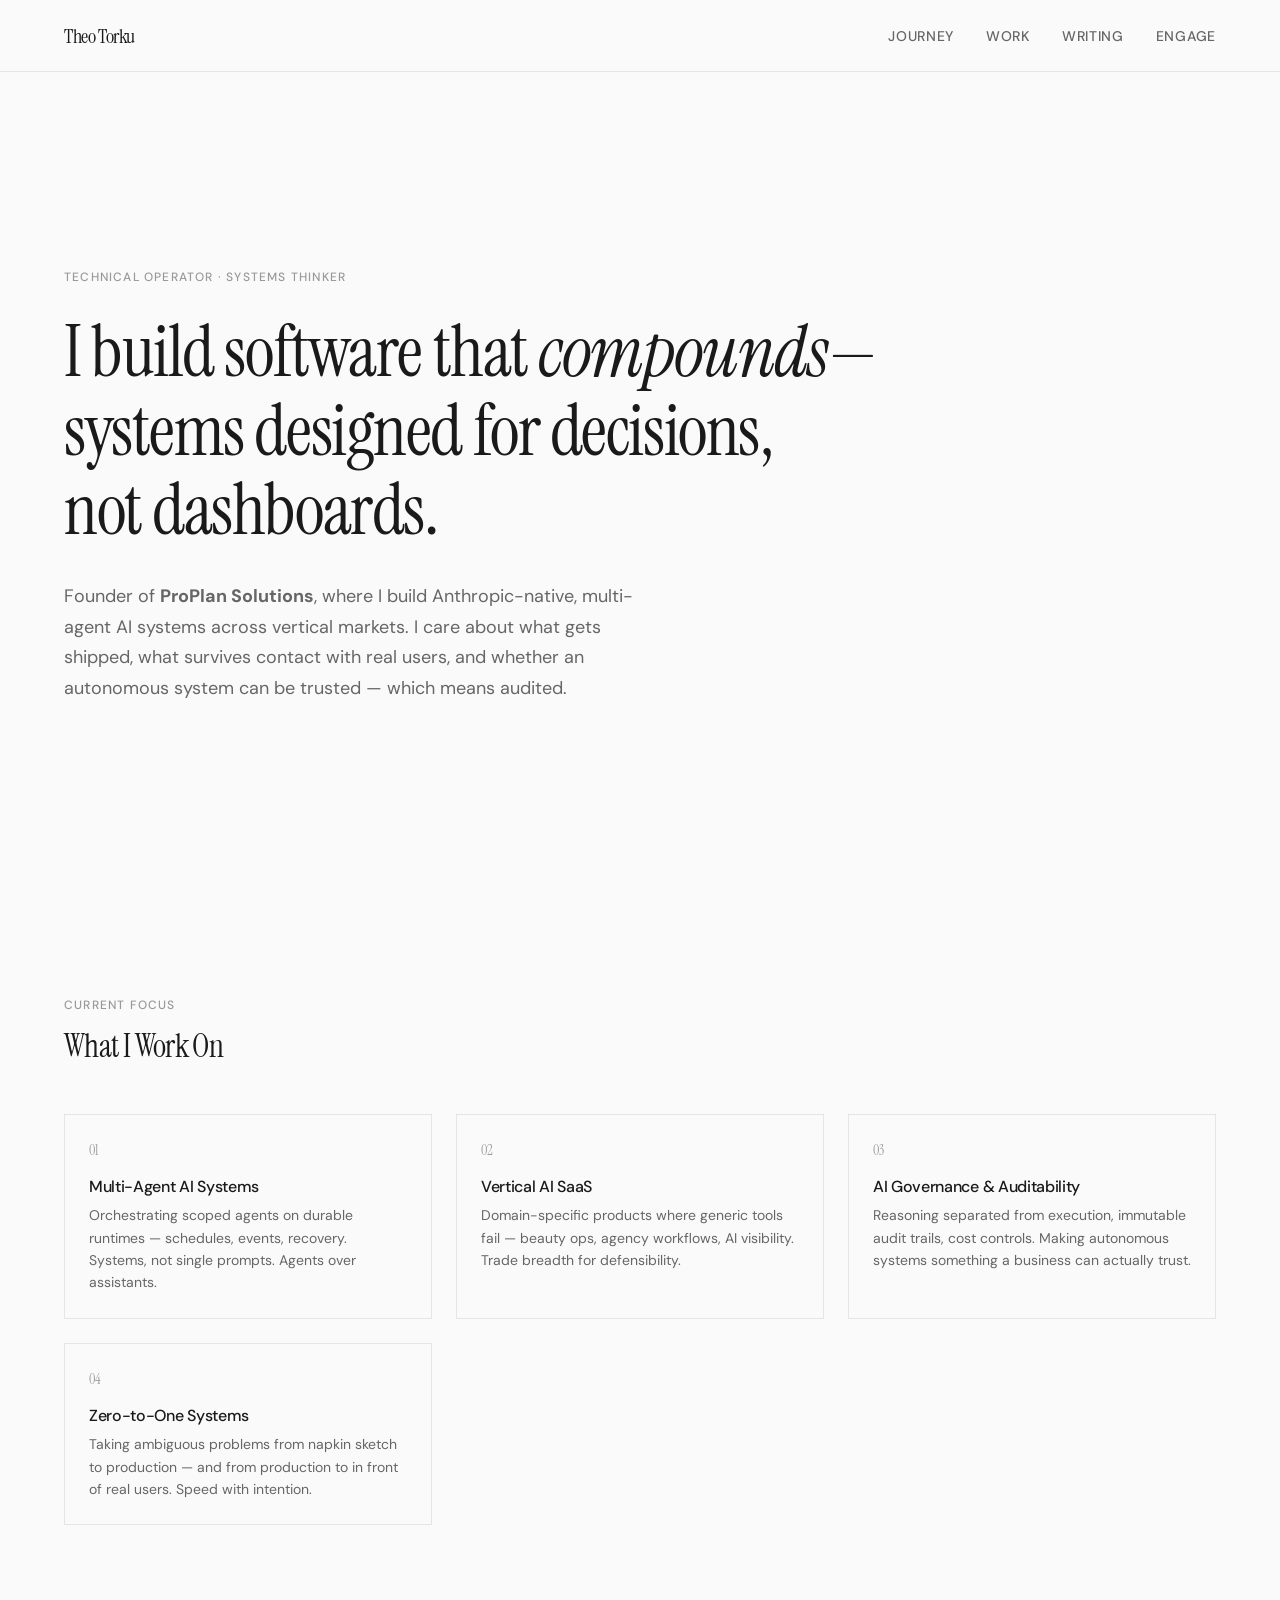
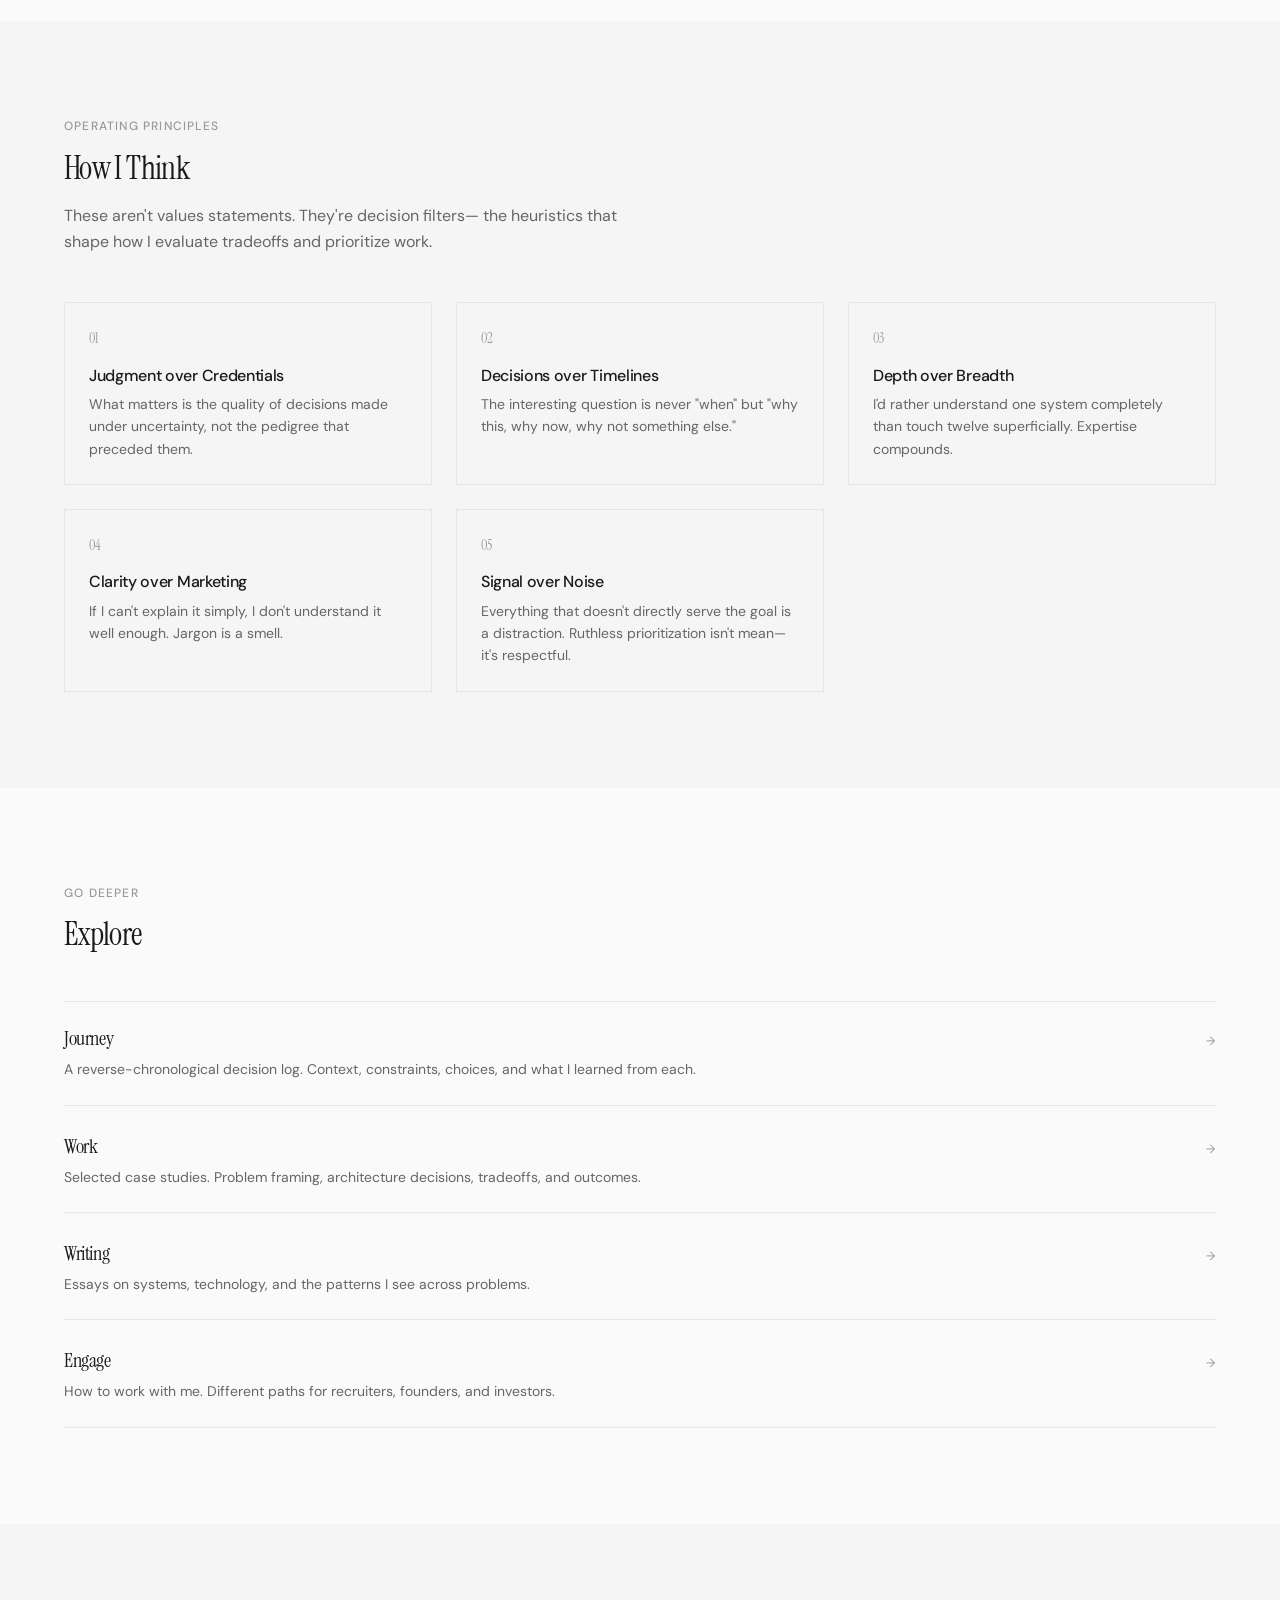
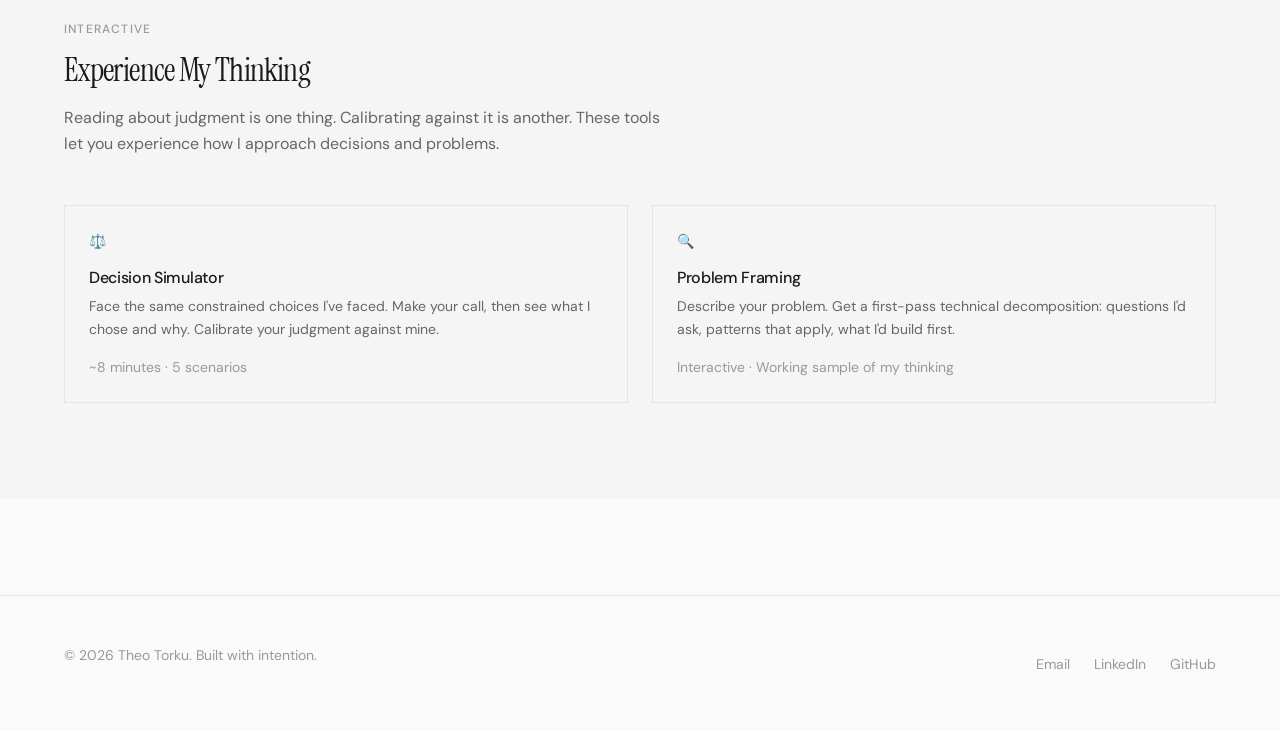
==== index.html @ 310fea41 "Publish personal positioning site (ProPlan-forward) Real ProPlan Solutions portfolio on Work + Journ" ====
<!DOCTYPE html>
<html lang="en">
<head>
  <meta charset="UTF-8">
  <meta name="viewport" content="width=device-width, initial-scale=1.0">
  <meta name="description" content="Theo Torku — Technical operator and founder of ProPlan Solutions. Building Anthropic-native, multi-agent AI systems with architectural judgment and execution maturity.">
  <meta name="robots" content="index, follow">

  <!-- Open Graph -->
  <meta property="og:title" content="Theo Torku — Technical Operator & AI Founder">
  <meta property="og:description" content="Founder of ProPlan Solutions. Building Anthropic-native, multi-agent AI systems with architectural judgment and governance built in.">
  <meta property="og:type" content="website">
  <meta property="og:url" content="https://theotorku.github.io/">
  <meta property="og:image" content="favicon.svg">

  <title>Theo Torku — Technical Operator & AI Founder</title>

  <link rel="icon" type="image/svg+xml" href="favicon.svg">
  <link rel="stylesheet" href="css/style.css">
  <link rel="canonical" href="https://theotorku.github.io/">
</head>
<body>
  <!-- Navigation -->
  <nav class="nav" role="navigation" aria-label="Main navigation">
    <div class="container nav-inner">
      <a href="index.html" class="nav-logo">Theo Torku</a>

      <button class="nav-toggle" aria-label="Toggle navigation" aria-expanded="false">
        <span></span>
        <span></span>
        <span></span>
      </button>

      <ul class="nav-links">
        <li><a href="pages/journey.html" class="nav-link">Journey</a></li>
        <li><a href="pages/work.html" class="nav-link">Work</a></li>
        <li><a href="pages/writing.html" class="nav-link">Writing</a></li>
        <li><a href="pages/engage.html" class="nav-link">Engage</a></li>
      </ul>
    </div>
  </nav>

  <main>
    <!-- Hero Section -->
    <section class="hero">
      <div class="container">
        <div class="hero-content">
          <p class="hero-label animate-in">Technical Operator · Systems Thinker</p>
          
          <h1 class="hero-title animate-in delay-1">
            I build software that <em>compounds</em>—<br>
            systems designed for decisions,<br>
            not dashboards.
          </h1>
          
          <p class="hero-subtitle animate-in delay-2">
            Founder of <strong>ProPlan Solutions</strong>, where I build Anthropic-native,
            multi-agent AI systems across vertical markets. I care about what gets shipped,
            what survives contact with real users, and whether an autonomous system can be
            trusted — which means audited.
          </p>
        </div>
      </div>
    </section>

    <!-- What I Work On -->
    <section class="section" id="work-on">
      <div class="container">
        <div class="section-header">
          <p class="section-label">Current Focus</p>
          <h2 class="section-title">What I Work On</h2>
        </div>
        
        <div class="principles-grid">
          <div class="principle-card observe-animation">
            <p class="principle-number">01</p>
            <h3 class="principle-title">Multi-Agent AI Systems</h3>
            <p class="principle-description">
              Orchestrating scoped agents on durable runtimes — schedules, events,
              recovery. Systems, not single prompts. Agents over assistants.
            </p>
          </div>

          <div class="principle-card observe-animation">
            <p class="principle-number">02</p>
            <h3 class="principle-title">Vertical AI SaaS</h3>
            <p class="principle-description">
              Domain-specific products where generic tools fail — beauty ops, agency
              workflows, AI visibility. Trade breadth for defensibility.
            </p>
          </div>

          <div class="principle-card observe-animation">
            <p class="principle-number">03</p>
            <h3 class="principle-title">AI Governance &amp; Auditability</h3>
            <p class="principle-description">
              Reasoning separated from execution, immutable audit trails, cost controls.
              Making autonomous systems something a business can actually trust.
            </p>
          </div>

          <div class="principle-card observe-animation">
            <p class="principle-number">04</p>
            <h3 class="principle-title">Zero-to-One Systems</h3>
            <p class="principle-description">
              Taking ambiguous problems from napkin sketch to production — and from
              production to in front of real users. Speed with intention.
            </p>
          </div>
        </div>
      </div>
    </section>

    <!-- How I Think -->
    <section class="section" id="principles" style="background-color: var(--color-bg-subtle);">
      <div class="container">
        <div class="section-header">
          <p class="section-label">Operating Principles</p>
          <h2 class="section-title">How I Think</h2>
          <p class="section-description">
            These aren't values statements. They're decision filters—
            the heuristics that shape how I evaluate tradeoffs and prioritize work.
          </p>
        </div>
        
        <div class="principles-grid">
          <div class="principle-card observe-animation">
            <p class="principle-number">01</p>
            <h3 class="principle-title">Judgment over Credentials</h3>
            <p class="principle-description">
              What matters is the quality of decisions made under uncertainty, 
              not the pedigree that preceded them.
            </p>
          </div>
          
          <div class="principle-card observe-animation">
            <p class="principle-number">02</p>
            <h3 class="principle-title">Decisions over Timelines</h3>
            <p class="principle-description">
              The interesting question is never "when" but "why this, why now, 
              why not something else."
            </p>
          </div>
          
          <div class="principle-card observe-animation">
            <p class="principle-number">03</p>
            <h3 class="principle-title">Depth over Breadth</h3>
            <p class="principle-description">
              I'd rather understand one system completely than touch twelve superficially. 
              Expertise compounds.
            </p>
          </div>
          
          <div class="principle-card observe-animation">
            <p class="principle-number">04</p>
            <h3 class="principle-title">Clarity over Marketing</h3>
            <p class="principle-description">
              If I can't explain it simply, I don't understand it well enough. 
              Jargon is a smell.
            </p>
          </div>
          
          <div class="principle-card observe-animation">
            <p class="principle-number">05</p>
            <h3 class="principle-title">Signal over Noise</h3>
            <p class="principle-description">
              Everything that doesn't directly serve the goal is a distraction. 
              Ruthless prioritization isn't mean—it's respectful.
            </p>
          </div>
        </div>
      </div>
    </section>

    <!-- Navigation to Deeper Sections -->
    <section class="section">
      <div class="container">
        <div class="section-header">
          <p class="section-label">Go Deeper</p>
          <h2 class="section-title">Explore</h2>
        </div>
        
        <div class="work-list">
          <a href="pages/journey.html" class="work-item observe-animation">
            <div class="work-item-content">
              <h3 class="work-item-title">Journey</h3>
              <p class="work-item-description">
                A reverse-chronological decision log. Context, constraints, choices, 
                and what I learned from each.
              </p>
            </div>
            <div class="work-item-meta">
              <span class="btn-arrow"></span>
            </div>
          </a>
          
          <a href="pages/work.html" class="work-item observe-animation">
            <div class="work-item-content">
              <h3 class="work-item-title">Work</h3>
              <p class="work-item-description">
                Selected case studies. Problem framing, architecture decisions, 
                tradeoffs, and outcomes.
              </p>
            </div>
            <div class="work-item-meta">
              <span class="btn-arrow"></span>
            </div>
          </a>
          
          <a href="pages/writing.html" class="work-item observe-animation">
            <div class="work-item-content">
              <h3 class="work-item-title">Writing</h3>
              <p class="work-item-description">
                Essays on systems, technology, and the patterns I see across problems.
              </p>
            </div>
            <div class="work-item-meta">
              <span class="btn-arrow"></span>
            </div>
          </a>
          
          <a href="pages/engage.html" class="work-item observe-animation">
            <div class="work-item-content">
              <h3 class="work-item-title">Engage</h3>
              <p class="work-item-description">
                How to work with me. Different paths for recruiters, founders, and investors.
              </p>
            </div>
            <div class="work-item-meta">
              <span class="btn-arrow"></span>
            </div>
          </a>
        </div>
      </div>
    </section>

    <!-- Interactive Tools Section -->
    <section class="section" style="background-color: var(--color-bg-subtle);">
      <div class="container">
        <div class="section-header">
          <p class="section-label">Interactive</p>
          <h2 class="section-title">Experience My Thinking</h2>
          <p class="section-description">
            Reading about judgment is one thing. Calibrating against it is another. 
            These tools let you experience how I approach decisions and problems.
          </p>
        </div>
        
        <div class="principles-grid" style="grid-template-columns: repeat(auto-fit, minmax(320px, 1fr));">
          <a href="pages/simulator.html" class="principle-card observe-animation" style="text-decoration: none; display: block;">
            <p class="principle-number">⚖️</p>
            <h3 class="principle-title">Decision Simulator</h3>
            <p class="principle-description">
              Face the same constrained choices I've faced. Make your call, 
              then see what I chose and why. Calibrate your judgment against mine.
            </p>
            <p style="margin-top: var(--space-4); font-size: var(--text-sm); color: var(--color-text-tertiary);">
              ~8 minutes · 5 scenarios
            </p>
          </a>
          
          <a href="pages/framing.html" class="principle-card observe-animation" style="text-decoration: none; display: block;">
            <p class="principle-number">🔍</p>
            <h3 class="principle-title">Problem Framing</h3>
            <p class="principle-description">
              Describe your problem. Get a first-pass technical decomposition: 
              questions I'd ask, patterns that apply, what I'd build first.
            </p>
            <p style="margin-top: var(--space-4); font-size: var(--text-sm); color: var(--color-text-tertiary);">
              Interactive · Working sample of my thinking
            </p>
          </a>
        </div>
      </div>
    </section>
  </main>

  <!-- Footer -->
  <footer class="footer">
    <div class="container footer-inner">
      <p class="footer-text">© 2026 Theo Torku. Built with intention.</p>
      <ul class="footer-links">
        <li><a href="mailto:theo@proplansolutions.io" class="footer-link">Email</a></li>
        <li><a href="https://linkedin.com/company/proplansolutions" class="footer-link">LinkedIn</a></li>
        <li><a href="https://github.com/theotorku" class="footer-link">GitHub</a></li>
      </ul>
    </div>
  </footer>

  <script src="js/main.js"></script>
</body>
</html>
---- css/style.css ----
/* ==========================================================================
   Personal Positioning & Discovery Website
   Design Direction: Refined Editorial / Authoritative Minimalism
   ========================================================================== */

@import url('https://fonts.googleapis.com/css2?family=Instrument+Serif:ital@0;1&family=DM+Sans:ital,wght@0,300;0,400;0,500;1,400&display=swap');

/* ==========================================================================
   CSS Custom Properties
   ========================================================================== */

:root {
  /* Color System - Neutral, High-Contrast */
  --color-bg: #FAFAFA;
  --color-bg-elevated: #FFFFFF;
  --color-bg-subtle: #F5F5F5;
  --color-text-primary: #1A1A1A;
  --color-text-secondary: #666666;
  --color-text-tertiary: #999999;
  --color-accent: #0A0A0A;
  --color-accent-hover: #333333;
  --color-border: #E5E5E5;
  --color-border-strong: #CCCCCC;
  
  /* Typography Scale */
  --font-display: 'Instrument Serif', Georgia, 'Times New Roman', serif;
  --font-body: 'DM Sans', -apple-system, BlinkMacSystemFont, 'Segoe UI', sans-serif;
  
  --text-xs: 0.75rem;
  --text-sm: 0.875rem;
  --text-base: 1rem;
  --text-lg: 1.125rem;
  --text-xl: 1.25rem;
  --text-2xl: 1.5rem;
  --text-3xl: 2rem;
  --text-4xl: 2.5rem;
  --text-5xl: 3.5rem;
  --text-6xl: 4.5rem;
  
  /* Spacing */
  --space-1: 0.25rem;
  --space-2: 0.5rem;
  --space-3: 0.75rem;
  --space-4: 1rem;
  --space-5: 1.25rem;
  --space-6: 1.5rem;
  --space-8: 2rem;
  --space-10: 2.5rem;
  --space-12: 3rem;
  --space-16: 4rem;
  --space-20: 5rem;
  --space-24: 6rem;
  --space-32: 8rem;
  
  /* Layout */
  --max-width: 1200px;
  --content-width: 720px;
  --nav-height: 72px;
  
  /* Transitions */
  --transition-fast: 150ms ease;
  --transition-base: 250ms ease;
  --transition-slow: 400ms ease;
}

/* Dark mode support */
@media (prefers-color-scheme: dark) {
  :root {
    --color-bg: #0A0A0A;
    --color-bg-elevated: #141414;
    --color-bg-subtle: #1A1A1A;
    --color-text-primary: #FAFAFA;
    --color-text-secondary: #A0A0A0;
    --color-text-tertiary: #666666;
    --color-accent: #FFFFFF;
    --color-accent-hover: #E0E0E0;
    --color-border: #2A2A2A;
    --color-border-strong: #404040;
  }
}

/* ==========================================================================
   Base Styles
   ========================================================================== */

*, *::before, *::after {
  box-sizing: border-box;
  margin: 0;
  padding: 0;
}

html {
  font-size: 16px;
  scroll-behavior: smooth;
  -webkit-font-smoothing: antialiased;
  -moz-osx-font-smoothing: grayscale;
}

body {
  font-family: var(--font-body);
  font-size: var(--text-base);
  font-weight: 400;
  line-height: 1.6;
  color: var(--color-text-primary);
  background-color: var(--color-bg);
  min-height: 100vh;
}

/* Selection */
::selection {
  background-color: var(--color-text-primary);
  color: var(--color-bg);
}

/* ==========================================================================
   Typography
   ========================================================================== */

h1, h2, h3, h4, h5, h6 {
  font-family: var(--font-display);
  font-weight: 400;
  line-height: 1.2;
  letter-spacing: -0.02em;
}

h1 { font-size: var(--text-5xl); }
h2 { font-size: var(--text-3xl); }
h3 { font-size: var(--text-2xl); }
h4 { font-size: var(--text-xl); }

p {
  margin-bottom: var(--space-4);
  color: var(--color-text-secondary);
}

p:last-child {
  margin-bottom: 0;
}

a {
  color: var(--color-text-primary);
  text-decoration: none;
  transition: color var(--transition-fast);
}

a:hover {
  color: var(--color-text-secondary);
}

.link-underline {
  position: relative;
  display: inline-block;
}

.link-underline::after {
  content: '';
  position: absolute;
  bottom: -2px;
  left: 0;
  width: 100%;
  height: 1px;
  background-color: currentColor;
  transform: scaleX(0);
  transform-origin: right;
  transition: transform var(--transition-base);
}

.link-underline:hover::after {
  transform: scaleX(1);
  transform-origin: left;
}

/* ==========================================================================
   Layout
   ========================================================================== */

.container {
  width: 100%;
  max-width: var(--max-width);
  margin: 0 auto;
  padding: 0 var(--space-6);
}

.content-narrow {
  max-width: var(--content-width);
}

.section {
  padding: var(--space-24) 0;
}

.section-sm {
  padding: var(--space-16) 0;
}

/* ==========================================================================
   Navigation
   ========================================================================== */

.nav {
  position: fixed;
  top: 0;
  left: 0;
  right: 0;
  height: var(--nav-height);
  background-color: var(--color-bg);
  border-bottom: 1px solid var(--color-border);
  z-index: 1000;
  backdrop-filter: blur(8px);
  background-color: rgba(250, 250, 250, 0.9);
}

@media (prefers-color-scheme: dark) {
  .nav {
    background-color: rgba(10, 10, 10, 0.9);
  }
}

.nav-inner {
  display: flex;
  align-items: center;
  justify-content: space-between;
  height: 100%;
}

.nav-logo {
  font-family: var(--font-display);
  font-size: var(--text-xl);
  font-weight: 400;
  letter-spacing: -0.02em;
}

.nav-links {
  display: flex;
  gap: var(--space-8);
  list-style: none;
}

.nav-link {
  font-size: var(--text-sm);
  font-weight: 500;
  text-transform: uppercase;
  letter-spacing: 0.05em;
  color: var(--color-text-secondary);
  transition: color var(--transition-fast);
}

.nav-link:hover,
.nav-link.active {
  color: var(--color-text-primary);
}

/* Mobile Navigation */
.nav-toggle {
  display: none;
  background: none;
  border: none;
  cursor: pointer;
  padding: var(--space-2);
}

.nav-toggle span {
  display: block;
  width: 24px;
  height: 2px;
  background-color: var(--color-text-primary);
  margin: 5px 0;
  transition: var(--transition-fast);
}

@media (max-width: 768px) {
  .nav-toggle {
    display: block;
  }
  
  .nav-links {
    position: absolute;
    top: var(--nav-height);
    left: 0;
    right: 0;
    flex-direction: column;
    background-color: var(--color-bg);
    border-bottom: 1px solid var(--color-border);
    padding: var(--space-6);
    gap: var(--space-4);
    display: none;
  }
  
  .nav-links.active {
    display: flex;
  }
}

/* ==========================================================================
   Main Content Area
   ========================================================================== */

main {
  margin-top: var(--nav-height);
}

/* ==========================================================================
   Homepage Hero
   ========================================================================== */

.hero {
  min-height: calc(100vh - var(--nav-height));
  display: flex;
  flex-direction: column;
  justify-content: center;
  padding: var(--space-16) 0;
}

.hero-content {
  max-width: 900px;
}

.hero-label {
  font-size: var(--text-xs);
  font-weight: 500;
  text-transform: uppercase;
  letter-spacing: 0.1em;
  color: var(--color-text-tertiary);
  margin-bottom: var(--space-6);
}

.hero-title {
  font-size: clamp(2.5rem, 6vw, var(--text-6xl));
  line-height: 1.1;
  margin-bottom: var(--space-8);
}

.hero-title em {
  font-style: italic;
}

.hero-subtitle {
  font-size: var(--text-lg);
  color: var(--color-text-secondary);
  max-width: 600px;
  line-height: 1.7;
}

/* ==========================================================================
   Section Headers
   ========================================================================== */

.section-header {
  margin-bottom: var(--space-12);
}

.section-label {
  font-size: var(--text-xs);
  font-weight: 500;
  text-transform: uppercase;
  letter-spacing: 0.1em;
  color: var(--color-text-tertiary);
  margin-bottom: var(--space-3);
}

.section-title {
  font-size: var(--text-3xl);
}

.section-description {
  margin-top: var(--space-4);
  max-width: 600px;
}

/* ==========================================================================
   Principles Grid
   ========================================================================== */

.principles-grid {
  display: grid;
  grid-template-columns: repeat(auto-fit, minmax(280px, 1fr));
  gap: var(--space-6);
  margin-top: var(--space-10);
}

.principle-card {
  padding: var(--space-6);
  border: 1px solid var(--color-border);
  transition: border-color var(--transition-base);
}

.principle-card:hover {
  border-color: var(--color-border-strong);
}

.principle-number {
  font-family: var(--font-display);
  font-size: var(--text-sm);
  color: var(--color-text-tertiary);
  margin-bottom: var(--space-4);
}

.principle-title {
  font-family: var(--font-body);
  font-size: var(--text-base);
  font-weight: 500;
  margin-bottom: var(--space-2);
}

.principle-description {
  font-size: var(--text-sm);
  color: var(--color-text-secondary);
  margin-bottom: 0;
}

/* ==========================================================================
   Work Items / Case Studies
   ========================================================================== */

.work-list {
  display: flex;
  flex-direction: column;
  gap: var(--space-1);
}

.work-item {
  display: grid;
  grid-template-columns: 1fr auto;
  align-items: baseline;
  gap: var(--space-4);
  padding: var(--space-6) 0;
  border-bottom: 1px solid var(--color-border);
  transition: background-color var(--transition-fast);
}

.work-item:first-child {
  border-top: 1px solid var(--color-border);
}

.work-item:hover {
  background-color: var(--color-bg-subtle);
  margin: 0 calc(var(--space-4) * -1);
  padding-left: var(--space-4);
  padding-right: var(--space-4);
}

.work-item-content {
  display: flex;
  flex-direction: column;
  gap: var(--space-2);
}

.work-item-title {
  font-family: var(--font-display);
  font-size: var(--text-xl);
}

.work-item-description {
  font-size: var(--text-sm);
  color: var(--color-text-secondary);
  margin-bottom: 0;
}

.work-item-meta {
  display: flex;
  align-items: center;
  gap: var(--space-4);
  font-size: var(--text-xs);
  color: var(--color-text-tertiary);
  text-transform: uppercase;
  letter-spacing: 0.05em;
}

.work-item-status {
  display: flex;
  align-items: center;
  gap: var(--space-2);
}

.status-dot {
  width: 6px;
  height: 6px;
  border-radius: 50%;
  background-color: var(--color-text-tertiary);
}

.status-dot.live { background-color: #22C55E; }
.status-dot.evolving { background-color: #3B82F6; }
.status-dot.paused { background-color: #F59E0B; }
.status-dot.killed { background-color: #EF4444; }

/* ==========================================================================
   Journey / Decision Log
   ========================================================================== */

.journey-list {
  display: flex;
  flex-direction: column;
  gap: var(--space-12);
}

.journey-entry {
  display: grid;
  grid-template-columns: 120px 1fr;
  gap: var(--space-8);
  padding-bottom: var(--space-12);
  border-bottom: 1px solid var(--color-border);
}

.journey-entry:last-child {
  border-bottom: none;
  padding-bottom: 0;
}

.journey-date {
  font-size: var(--text-sm);
  color: var(--color-text-tertiary);
  font-weight: 500;
}

.journey-content h3 {
  font-size: var(--text-xl);
  margin-bottom: var(--space-4);
}

.journey-section {
  margin-top: var(--space-6);
}

.journey-section-label {
  font-size: var(--text-xs);
  font-weight: 500;
  text-transform: uppercase;
  letter-spacing: 0.05em;
  color: var(--color-text-tertiary);
  margin-bottom: var(--space-2);
}

.journey-section p {
  font-size: var(--text-sm);
}

@media (max-width: 768px) {
  .journey-entry {
    grid-template-columns: 1fr;
    gap: var(--space-4);
  }
}

/* ==========================================================================
   Writing / Essays
   ========================================================================== */

.writing-list {
  display: flex;
  flex-direction: column;
  gap: var(--space-8);
}

.writing-item {
  padding-bottom: var(--space-8);
  border-bottom: 1px solid var(--color-border);
}

.writing-item:last-child {
  border-bottom: none;
  padding-bottom: 0;
}

.writing-item-title {
  font-family: var(--font-display);
  font-size: var(--text-2xl);
  margin-bottom: var(--space-3);
  transition: color var(--transition-fast);
}

.writing-item:hover .writing-item-title {
  color: var(--color-text-secondary);
}

.writing-item-excerpt {
  font-size: var(--text-base);
  color: var(--color-text-secondary);
  margin-bottom: var(--space-4);
}

.writing-item-meta {
  font-size: var(--text-xs);
  color: var(--color-text-tertiary);
  text-transform: uppercase;
  letter-spacing: 0.05em;
}

/* ==========================================================================
   Engage / Contact Sections
   ========================================================================== */

.engage-grid {
  display: grid;
  grid-template-columns: repeat(auto-fit, minmax(300px, 1fr));
  gap: var(--space-8);
}

.engage-card {
  padding: var(--space-8);
  border: 1px solid var(--color-border);
  transition: all var(--transition-base);
}

.engage-card:hover {
  border-color: var(--color-text-primary);
}

.engage-card-label {
  font-size: var(--text-xs);
  font-weight: 500;
  text-transform: uppercase;
  letter-spacing: 0.1em;
  color: var(--color-text-tertiary);
  margin-bottom: var(--space-4);
}

.engage-card-title {
  font-family: var(--font-display);
  font-size: var(--text-2xl);
  margin-bottom: var(--space-4);
}

.engage-card-description {
  font-size: var(--text-sm);
  margin-bottom: var(--space-6);
}

.engage-card-expectations {
  margin-bottom: var(--space-6);
}

.engage-card-expectations h4 {
  font-family: var(--font-body);
  font-size: var(--text-sm);
  font-weight: 500;
  margin-bottom: var(--space-3);
}

.engage-card-expectations ul {
  list-style: none;
  font-size: var(--text-sm);
  color: var(--color-text-secondary);
}

.engage-card-expectations li {
  position: relative;
  padding-left: var(--space-4);
  margin-bottom: var(--space-2);
}

.engage-card-expectations li::before {
  content: '—';
  position: absolute;
  left: 0;
  color: var(--color-text-tertiary);
}

/* ==========================================================================
   Buttons & CTAs
   ========================================================================== */

.btn {
  display: inline-flex;
  align-items: center;
  gap: var(--space-2);
  padding: var(--space-3) var(--space-6);
  font-family: var(--font-body);
  font-size: var(--text-sm);
  font-weight: 500;
  text-transform: uppercase;
  letter-spacing: 0.05em;
  border: 1px solid var(--color-text-primary);
  background-color: transparent;
  color: var(--color-text-primary);
  cursor: pointer;
  transition: all var(--transition-fast);
}

.btn:hover {
  background-color: var(--color-text-primary);
  color: var(--color-bg);
}

.btn-primary {
  background-color: var(--color-text-primary);
  color: var(--color-bg);
}

.btn-primary:hover {
  background-color: transparent;
  color: var(--color-text-primary);
}

.btn-arrow::after {
  content: '→';
  transition: transform var(--transition-fast);
}

.btn-arrow:hover::after {
  transform: translateX(4px);
}

/* ==========================================================================
   Footer
   ========================================================================== */

.footer {
  padding: var(--space-12) 0;
  border-top: 1px solid var(--color-border);
  margin-top: var(--space-24);
}

.footer-inner {
  display: flex;
  justify-content: space-between;
  align-items: center;
  flex-wrap: wrap;
  gap: var(--space-4);
}

.footer-text {
  font-size: var(--text-sm);
  color: var(--color-text-tertiary);
}

.footer-links {
  display: flex;
  gap: var(--space-6);
  list-style: none;
}

.footer-link {
  font-size: var(--text-sm);
  color: var(--color-text-tertiary);
}

.footer-link:hover {
  color: var(--color-text-primary);
}

/* ==========================================================================
   Case Study Detail Page
   ========================================================================== */

.case-study-header {
  padding: var(--space-16) 0;
  border-bottom: 1px solid var(--color-border);
}

.case-study-meta {
  display: flex;
  gap: var(--space-6);
  margin-bottom: var(--space-6);
  font-size: var(--text-xs);
  text-transform: uppercase;
  letter-spacing: 0.05em;
  color: var(--color-text-tertiary);
}

.case-study-title {
  font-size: clamp(2rem, 5vw, var(--text-5xl));
  margin-bottom: var(--space-6);
}

.case-study-summary {
  font-size: var(--text-lg);
  color: var(--color-text-secondary);
  max-width: 700px;
}

.case-study-content {
  padding: var(--space-16) 0;
}

.case-study-section {
  margin-bottom: var(--space-12);
}

.case-study-section:last-child {
  margin-bottom: 0;
}

.case-study-section h2 {
  font-size: var(--text-2xl);
  margin-bottom: var(--space-6);
}

.case-study-section h3 {
  font-family: var(--font-body);
  font-size: var(--text-base);
  font-weight: 500;
  margin-bottom: var(--space-3);
  margin-top: var(--space-6);
}

/* ==========================================================================
   Utility Classes
   ========================================================================== */

.text-center { text-align: center; }
.text-right { text-align: right; }

.mt-4 { margin-top: var(--space-4); }
.mt-6 { margin-top: var(--space-6); }
.mt-8 { margin-top: var(--space-8); }
.mt-12 { margin-top: var(--space-12); }

.mb-4 { margin-bottom: var(--space-4); }
.mb-6 { margin-bottom: var(--space-6); }
.mb-8 { margin-bottom: var(--space-8); }

.visually-hidden {
  position: absolute;
  width: 1px;
  height: 1px;
  padding: 0;
  margin: -1px;
  overflow: hidden;
  clip: rect(0, 0, 0, 0);
  white-space: nowrap;
  border: 0;
}

/* ==========================================================================
   Page Transitions & Animations
   ========================================================================== */

@keyframes fadeIn {
  from {
    opacity: 0;
    transform: translateY(20px);
  }
  to {
    opacity: 1;
    transform: translateY(0);
  }
}

.animate-in {
  animation: fadeIn 0.6s ease forwards;
}

.delay-1 { animation-delay: 0.1s; }
.delay-2 { animation-delay: 0.2s; }
.delay-3 { animation-delay: 0.3s; }
.delay-4 { animation-delay: 0.4s; }

/* Initially hide animated elements */
.animate-in {
  opacity: 0;
}

/* ==========================================================================
   Print Styles
   ========================================================================== */

@media print {
  .nav,
  .footer {
    display: none;
  }
  
  main {
    margin-top: 0;
  }
  
  .section {
    padding: var(--space-8) 0;
  }
}
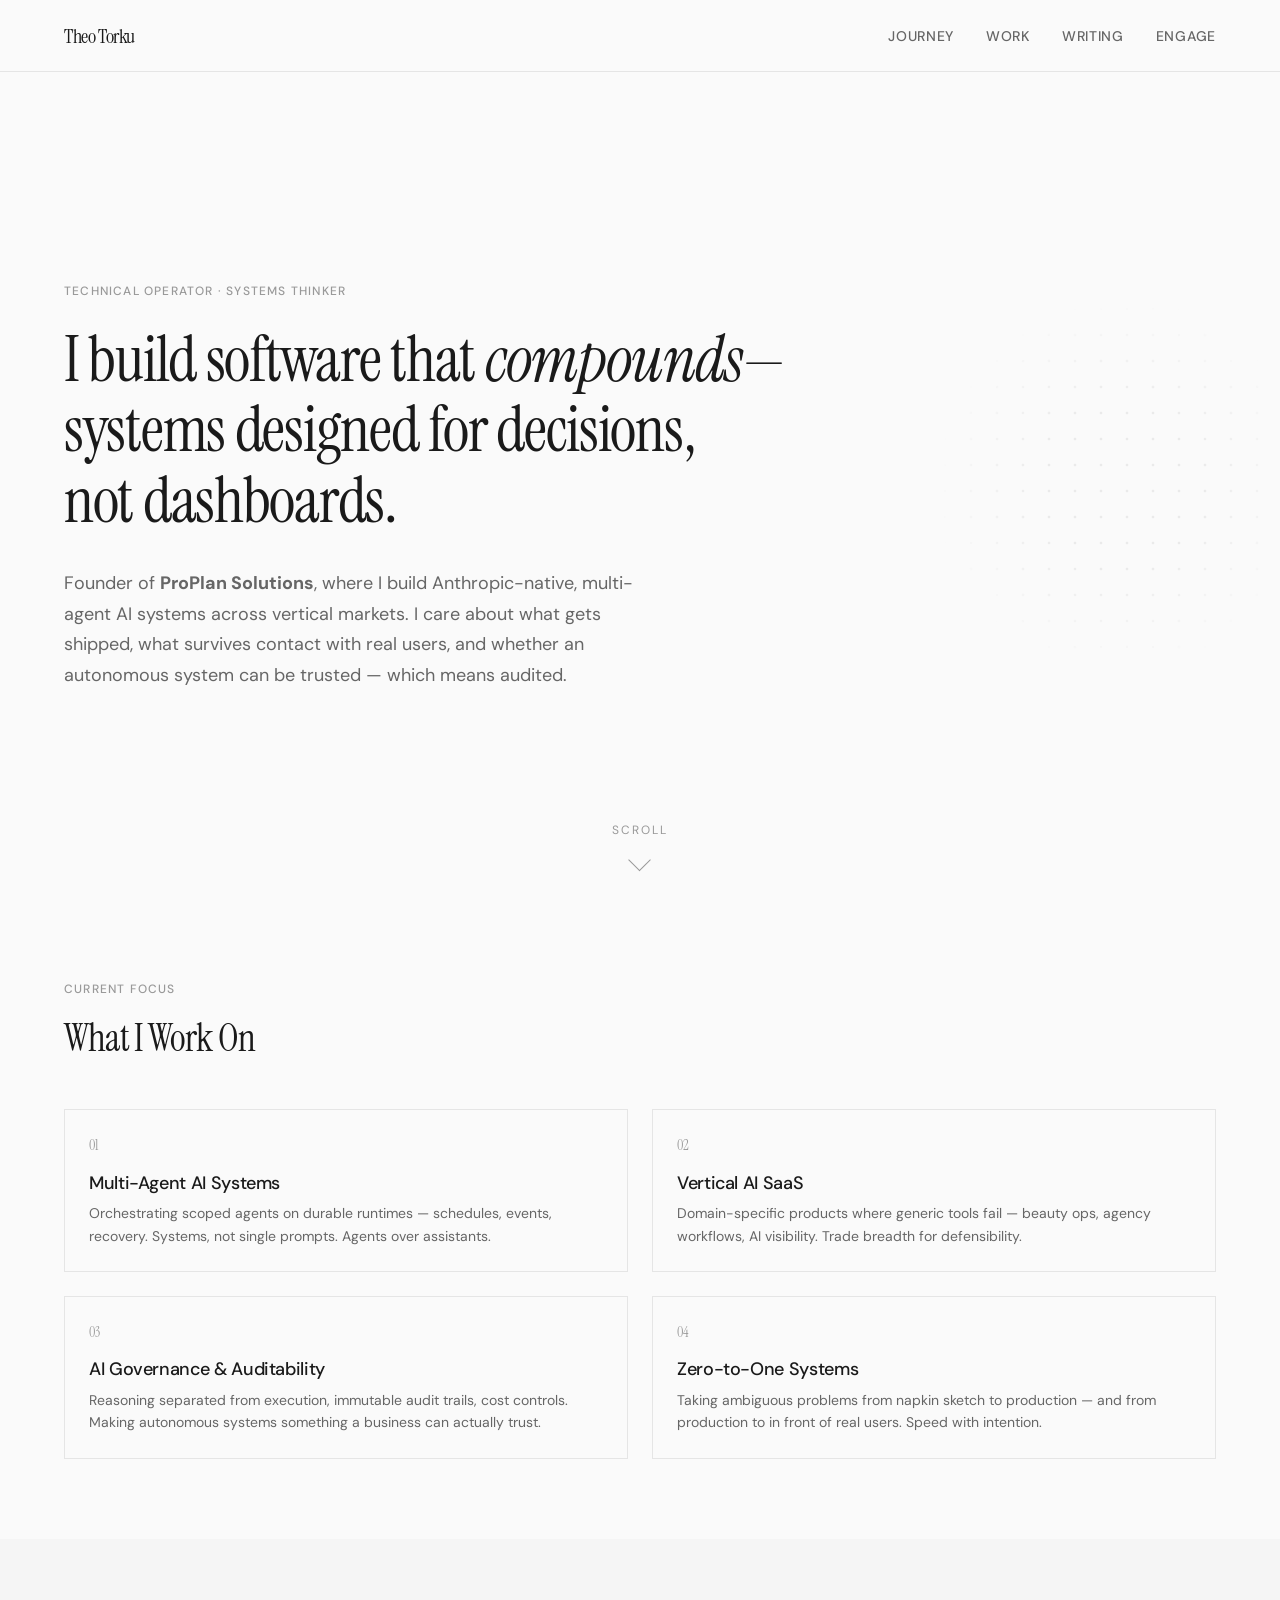
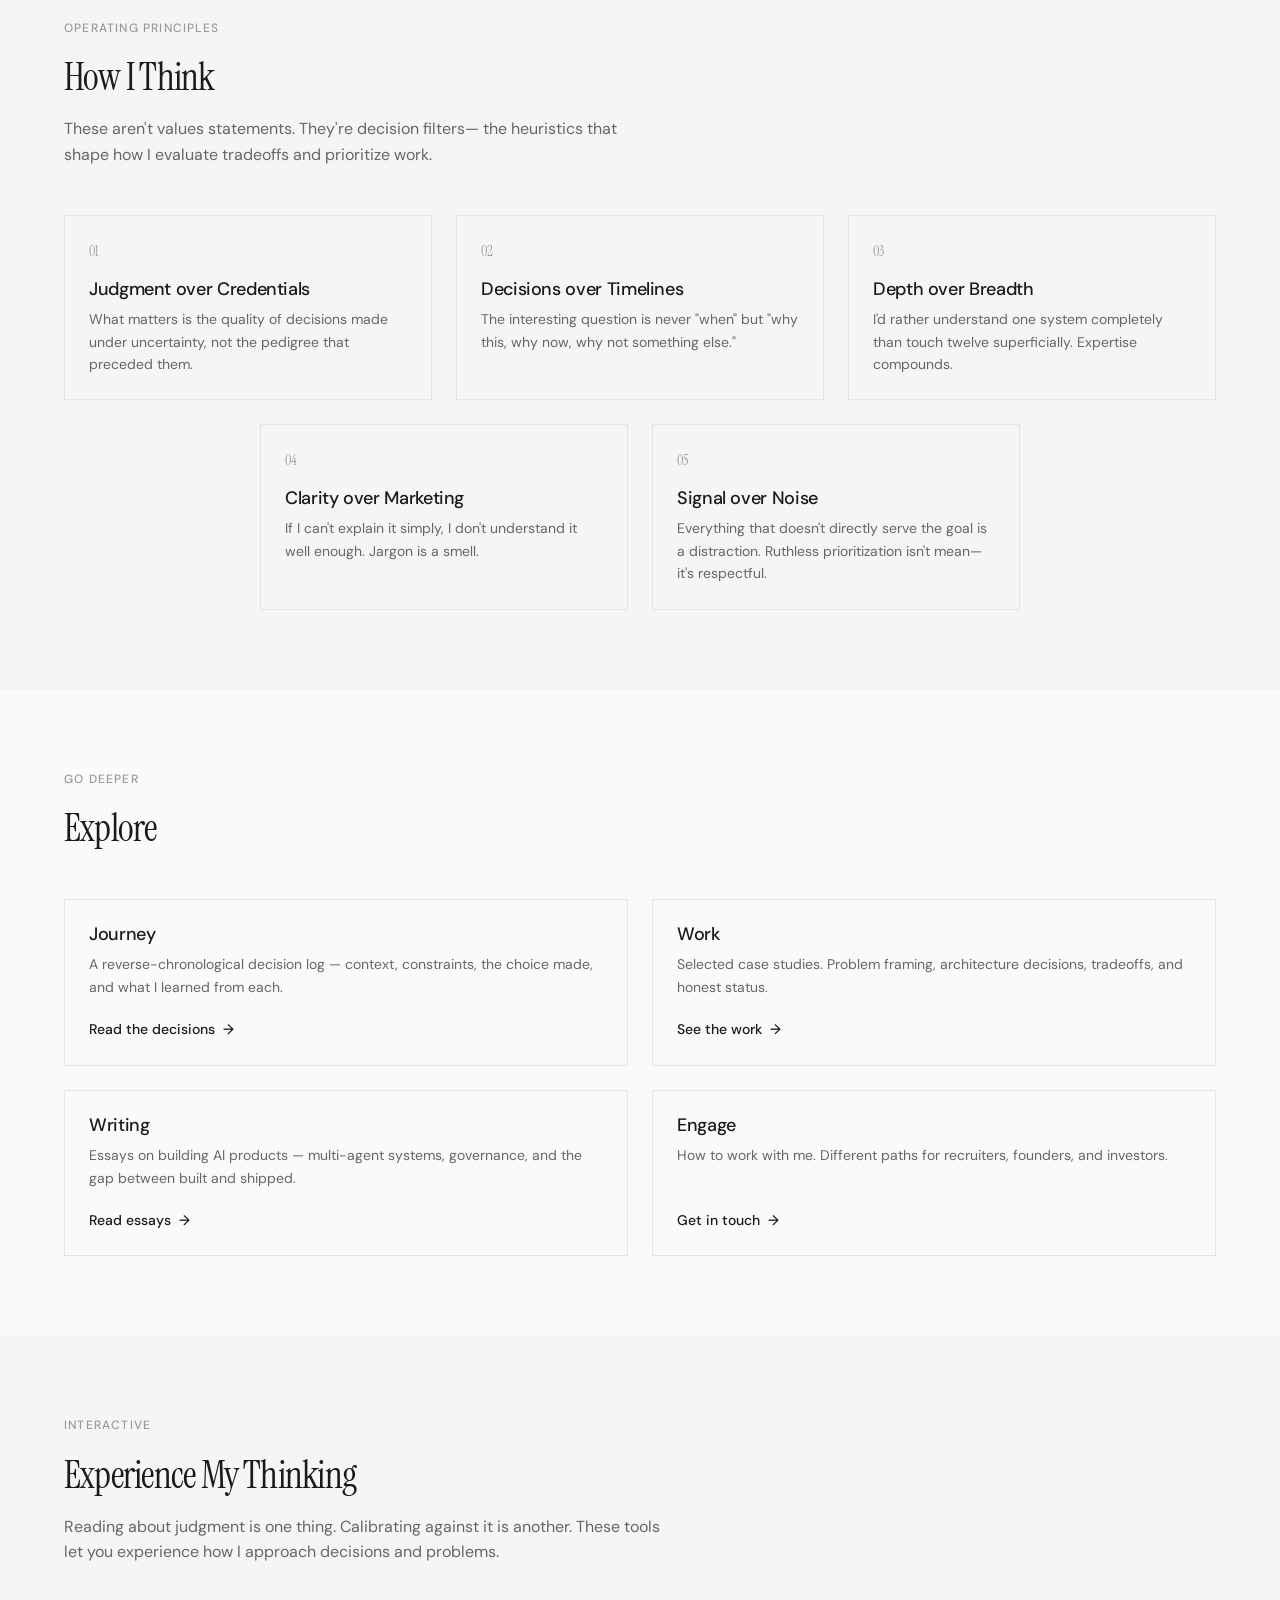
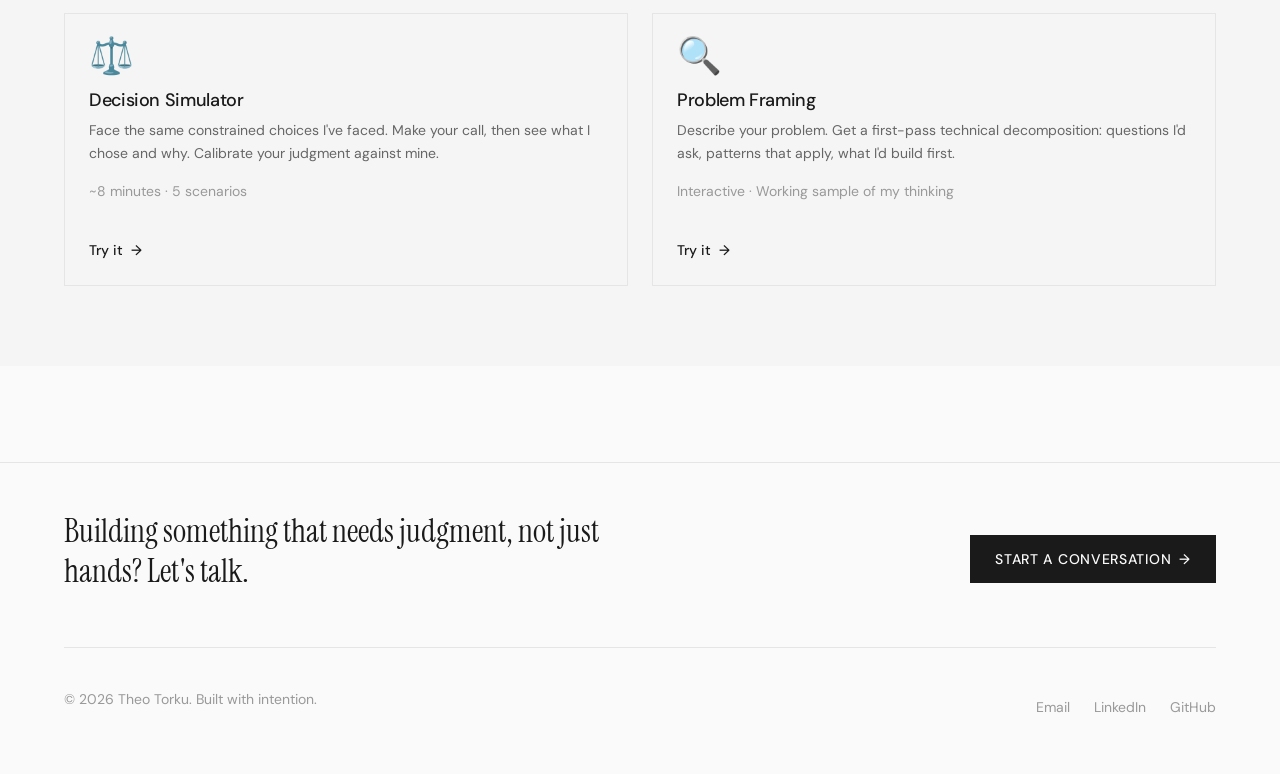
==== commit efbfee20: "Redesign homepage layout system per UX review - Unified card grid (centered rows, no orphaned items)" ====
--- a/index.html
+++ b/index.html
@@ -11,7 +11,14 @@
   <meta property="og:description" content="Founder of ProPlan Solutions. Building Anthropic-native, multi-agent AI systems with architectural judgment and governance built in.">
   <meta property="og:type" content="website">
   <meta property="og:url" content="https://theotorku.github.io/">
-  <meta property="og:image" content="favicon.svg">
+  <meta property="og:image" content="https://theotorku.github.io/og-image.png">
+  <meta property="og:image:width" content="1200">
+  <meta property="og:image:height" content="630">
+  <meta property="og:image:alt" content="Theo Torku — Founder of ProPlan Solutions">
+  <meta name="twitter:card" content="summary_large_image">
+  <meta name="twitter:title" content="Theo Torku — Technical Operator & AI Founder">
+  <meta name="twitter:description" content="Founder of ProPlan Solutions. Building Anthropic-native, multi-agent AI systems with governance built in.">
+  <meta name="twitter:image" content="https://theotorku.github.io/og-image.png">
 
   <title>Theo Torku — Technical Operator & AI Founder</title>
 
@@ -61,6 +68,11 @@
           </p>
         </div>
       </div>
+      <div class="hero-accent" aria-hidden="true"></div>
+      <a href="#work-on" class="scroll-indicator" aria-label="Scroll to content">
+        <span>Scroll</span>
+        <span class="scroll-indicator__arrow"></span>
+      </a>
     </section>
 
     <!-- What I Work On -->
@@ -71,7 +83,7 @@
           <h2 class="section-title">What I Work On</h2>
         </div>
         
-        <div class="principles-grid">
+        <div class="card-grid cols-2">
           <div class="principle-card observe-animation">
             <p class="principle-number">01</p>
             <h3 class="principle-title">Multi-Agent AI Systems</h3>
@@ -123,7 +135,7 @@
           </p>
         </div>
         
-        <div class="principles-grid">
+        <div class="card-grid cols-3">
           <div class="principle-card observe-animation">
             <p class="principle-number">01</p>
             <h3 class="principle-title">Judgment over Credentials</h3>
@@ -180,55 +192,41 @@
           <h2 class="section-title">Explore</h2>
         </div>
         
-        <div class="work-list">
-          <a href="pages/journey.html" class="work-item observe-animation">
-            <div class="work-item-content">
-              <h3 class="work-item-title">Journey</h3>
-              <p class="work-item-description">
-                A reverse-chronological decision log. Context, constraints, choices, 
-                and what I learned from each.
-              </p>
-            </div>
-            <div class="work-item-meta">
-              <span class="btn-arrow"></span>
-            </div>
-          </a>
-          
-          <a href="pages/work.html" class="work-item observe-animation">
-            <div class="work-item-content">
-              <h3 class="work-item-title">Work</h3>
-              <p class="work-item-description">
-                Selected case studies. Problem framing, architecture decisions, 
-                tradeoffs, and outcomes.
-              </p>
-            </div>
-            <div class="work-item-meta">
-              <span class="btn-arrow"></span>
-            </div>
-          </a>
-          
-          <a href="pages/writing.html" class="work-item observe-animation">
-            <div class="work-item-content">
-              <h3 class="work-item-title">Writing</h3>
-              <p class="work-item-description">
-                Essays on systems, technology, and the patterns I see across problems.
-              </p>
-            </div>
-            <div class="work-item-meta">
-              <span class="btn-arrow"></span>
-            </div>
-          </a>
-          
-          <a href="pages/engage.html" class="work-item observe-animation">
-            <div class="work-item-content">
-              <h3 class="work-item-title">Engage</h3>
-              <p class="work-item-description">
-                How to work with me. Different paths for recruiters, founders, and investors.
-              </p>
-            </div>
-            <div class="work-item-meta">
-              <span class="btn-arrow"></span>
-            </div>
+        <div class="card-grid cols-2">
+          <a href="pages/journey.html" class="principle-card card-link observe-animation">
+            <h3 class="principle-title">Journey</h3>
+            <p class="principle-description">
+              A reverse-chronological decision log — context, constraints, the choice
+              made, and what I learned from each.
+            </p>
+            <span class="card-cta">Read the decisions</span>
+          </a>
+
+          <a href="pages/work.html" class="principle-card card-link observe-animation">
+            <h3 class="principle-title">Work</h3>
+            <p class="principle-description">
+              Selected case studies. Problem framing, architecture decisions,
+              tradeoffs, and honest status.
+            </p>
+            <span class="card-cta">See the work</span>
+          </a>
+
+          <a href="pages/writing.html" class="principle-card card-link observe-animation">
+            <h3 class="principle-title">Writing</h3>
+            <p class="principle-description">
+              Essays on building AI products — multi-agent systems, governance,
+              and the gap between built and shipped.
+            </p>
+            <span class="card-cta">Read essays</span>
+          </a>
+
+          <a href="pages/engage.html" class="principle-card card-link observe-animation">
+            <h3 class="principle-title">Engage</h3>
+            <p class="principle-description">
+              How to work with me. Different paths for recruiters, founders,
+              and investors.
+            </p>
+            <span class="card-cta">Get in touch</span>
           </a>
         </div>
       </div>
@@ -246,29 +244,31 @@
           </p>
         </div>
         
-        <div class="principles-grid" style="grid-template-columns: repeat(auto-fit, minmax(320px, 1fr));">
-          <a href="pages/simulator.html" class="principle-card observe-animation" style="text-decoration: none; display: block;">
-            <p class="principle-number">⚖️</p>
+        <div class="card-grid cols-2">
+          <a href="pages/simulator.html" class="principle-card card-link observe-animation">
+            <p class="feature-icon" aria-hidden="true">⚖️</p>
             <h3 class="principle-title">Decision Simulator</h3>
             <p class="principle-description">
-              Face the same constrained choices I've faced. Make your call, 
+              Face the same constrained choices I've faced. Make your call,
               then see what I chose and why. Calibrate your judgment against mine.
             </p>
             <p style="margin-top: var(--space-4); font-size: var(--text-sm); color: var(--color-text-tertiary);">
               ~8 minutes · 5 scenarios
             </p>
-          </a>
-          
-          <a href="pages/framing.html" class="principle-card observe-animation" style="text-decoration: none; display: block;">
-            <p class="principle-number">🔍</p>
+            <span class="card-cta">Try it</span>
+          </a>
+
+          <a href="pages/framing.html" class="principle-card card-link observe-animation">
+            <p class="feature-icon" aria-hidden="true">🔍</p>
             <h3 class="principle-title">Problem Framing</h3>
             <p class="principle-description">
-              Describe your problem. Get a first-pass technical decomposition: 
+              Describe your problem. Get a first-pass technical decomposition:
               questions I'd ask, patterns that apply, what I'd build first.
             </p>
             <p style="margin-top: var(--space-4); font-size: var(--text-sm); color: var(--color-text-tertiary);">
               Interactive · Working sample of my thinking
             </p>
+            <span class="card-cta">Try it</span>
           </a>
         </div>
       </div>
@@ -277,13 +277,19 @@
 
   <!-- Footer -->
   <footer class="footer">
-    <div class="container footer-inner">
-      <p class="footer-text">© 2026 Theo Torku. Built with intention.</p>
-      <ul class="footer-links">
-        <li><a href="mailto:theo@proplansolutions.io" class="footer-link">Email</a></li>
-        <li><a href="https://linkedin.com/company/proplansolutions" class="footer-link">LinkedIn</a></li>
-        <li><a href="https://github.com/theotorku" class="footer-link">GitHub</a></li>
-      </ul>
+    <div class="container">
+      <div class="footer-cta">
+        <p class="footer-cta-text">Building something that needs judgment, not just hands? Let's talk.</p>
+        <a href="pages/engage.html" class="btn btn-primary btn-arrow">Start a Conversation</a>
+      </div>
+      <div class="footer-inner">
+        <p class="footer-text">© 2026 Theo Torku. Built with intention.</p>
+        <ul class="footer-links">
+          <li><a href="mailto:theo@proplansolutions.io" class="footer-link">Email</a></li>
+          <li><a href="https://linkedin.com/company/proplansolutions" class="footer-link">LinkedIn</a></li>
+          <li><a href="https://github.com/theotorku" class="footer-link">GitHub</a></li>
+        </ul>
+      </div>
     </div>
   </footer>
 
--- a/css/style.css
+++ b/css/style.css
@@ -852,6 +852,180 @@
 }
 
 /* ==========================================================================
+   UX Enhancements — hierarchy, card system, interactions
+   ========================================================================== */
+
+/* --- Tighter vertical rhythm between sections --- */
+.section { padding: var(--space-20) 0; }
+
+/* --- Clearer type tiers (medium step between hero and section) --- */
+.hero-title { font-size: clamp(2.5rem, 5.5vw, 4rem); }
+.section-title { font-size: clamp(1.75rem, 3vw, 2.5rem); }
+.section-label { margin-bottom: var(--space-4); }
+.principle-title { font-size: var(--text-lg); }
+
+/* --- Snappier entrances (was 0.6s, felt like loading) --- */
+.animate-in { animation-duration: 0.35s; }
+
+/* Scroll-reveal: use the `translate` property so it never fights `transform` hovers */
+.observe-animation {
+  opacity: 0;
+  translate: 0 16px;
+  transition: opacity 0.45s ease, translate 0.45s ease;
+}
+.observe-animation.visible {
+  opacity: 1;
+  translate: 0 0;
+}
+@media (prefers-reduced-motion: reduce) {
+  .observe-animation { opacity: 1; translate: 0 0; transition: none; }
+}
+
+/* --- Hero: visual balance + a clear "there's more below" cue --- */
+.hero { position: relative; overflow: hidden; }
+.hero .container { position: relative; z-index: 1; }
+.hero-accent {
+  position: absolute;
+  top: 50%;
+  right: -32px;
+  transform: translateY(-50%);
+  width: 380px;
+  height: 380px;
+  background-image: radial-gradient(currentColor 1.5px, transparent 1.6px);
+  background-size: 26px 26px;
+  color: var(--color-text-tertiary);
+  opacity: 0.16;
+  -webkit-mask-image: radial-gradient(circle at center, #000 30%, transparent 70%);
+          mask-image: radial-gradient(circle at center, #000 30%, transparent 70%);
+  pointer-events: none;
+}
+@media (max-width: 1024px) { .hero-accent { display: none; } }
+
+.scroll-indicator {
+  position: absolute;
+  left: 50%;
+  bottom: var(--space-8);
+  transform: translateX(-50%);
+  display: flex;
+  flex-direction: column;
+  align-items: center;
+  gap: var(--space-3);
+  font-size: var(--text-xs);
+  text-transform: uppercase;
+  letter-spacing: 0.18em;
+  color: var(--color-text-tertiary);
+  z-index: 1;
+}
+.scroll-indicator__arrow {
+  width: 16px;
+  height: 16px;
+  border-right: 1.5px solid currentColor;
+  border-bottom: 1.5px solid currentColor;
+  transform: rotate(45deg);
+  animation: scrollBounce 1.8s ease-in-out infinite;
+}
+@keyframes scrollBounce {
+  0%, 100% { transform: rotate(45deg) translate(0, 0); opacity: 0.4; }
+  50%      { transform: rotate(45deg) translate(3px, 3px); opacity: 1; }
+}
+@media (max-width: 640px) { .scroll-indicator { display: none; } }
+@media (prefers-reduced-motion: reduce) { .scroll-indicator__arrow { animation: none; } }
+
+/* --- One consistent card grid; incomplete rows center (no orphans) --- */
+.card-grid {
+  display: flex;
+  flex-wrap: wrap;
+  justify-content: center;
+  gap: var(--space-6);
+  margin-top: var(--space-10);
+}
+.card-grid > * { flex: 1 1 280px; margin: 0; }
+.card-grid.cols-2 > * {
+  flex: 1 1 calc(50% - var(--space-6) / 2);
+  max-width: calc(50% - var(--space-6) / 2);
+}
+.card-grid.cols-3 > * {
+  flex: 1 1 calc(33.333% - var(--space-6) * 2 / 3);
+  max-width: calc(33.333% - var(--space-6) * 2 / 3);
+}
+@media (max-width: 1024px) {
+  .card-grid.cols-3 > * {
+    flex-basis: calc(50% - var(--space-6) / 2);
+    max-width: calc(50% - var(--space-6) / 2);
+  }
+}
+@media (max-width: 640px) {
+  .card-grid.cols-2 > *,
+  .card-grid.cols-3 > * { flex-basis: 100%; max-width: 100%; }
+}
+
+/* --- Clickable cards read as interactive (vs. static info cards) --- */
+.card-link {
+  display: flex;
+  flex-direction: column;
+  text-decoration: none;
+  cursor: pointer;
+  transition: transform var(--transition-base),
+              box-shadow var(--transition-base),
+              border-color var(--transition-base),
+              background-color var(--transition-base);
+}
+.card-link:hover {
+  border-color: var(--color-text-primary);
+  background-color: var(--color-bg-subtle);
+  transform: translateY(-3px);
+  box-shadow: 0 10px 30px rgba(0, 0, 0, 0.06);
+}
+@media (prefers-color-scheme: dark) {
+  .card-link:hover { box-shadow: 0 10px 30px rgba(0, 0, 0, 0.45); }
+}
+.card-link .principle-description { flex: 1; }
+.card-cta {
+  margin-top: var(--space-5);
+  font-size: var(--text-sm);
+  font-weight: 500;
+  color: var(--color-text-primary);
+  display: inline-flex;
+  align-items: center;
+  gap: var(--space-2);
+}
+.card-cta::after {
+  content: '→';
+  transition: transform var(--transition-fast);
+}
+.card-link:hover .card-cta::after { transform: translateX(4px); }
+
+/* Larger icon for interactive feature cards */
+.feature-icon {
+  font-size: 2.25rem;
+  line-height: 1;
+  margin-bottom: var(--space-4);
+}
+
+/* --- Nav: location cue + scroll transition --- */
+.nav { transition: box-shadow var(--transition-base), border-color var(--transition-base); }
+.nav-logo.active { color: var(--color-text-primary); font-weight: 500; }
+
+/* --- Footer: a warmer close with an explicit nudge --- */
+.footer-cta {
+  display: flex;
+  flex-wrap: wrap;
+  align-items: center;
+  justify-content: space-between;
+  gap: var(--space-6);
+  padding-bottom: var(--space-10);
+  margin-bottom: var(--space-10);
+  border-bottom: 1px solid var(--color-border);
+}
+.footer-cta-text {
+  font-family: var(--font-display);
+  font-size: clamp(1.5rem, 3vw, var(--text-3xl));
+  color: var(--color-text-primary);
+  max-width: 600px;
+  line-height: 1.25;
+}
+
+/* ==========================================================================
    Print Styles
    ========================================================================== */
 
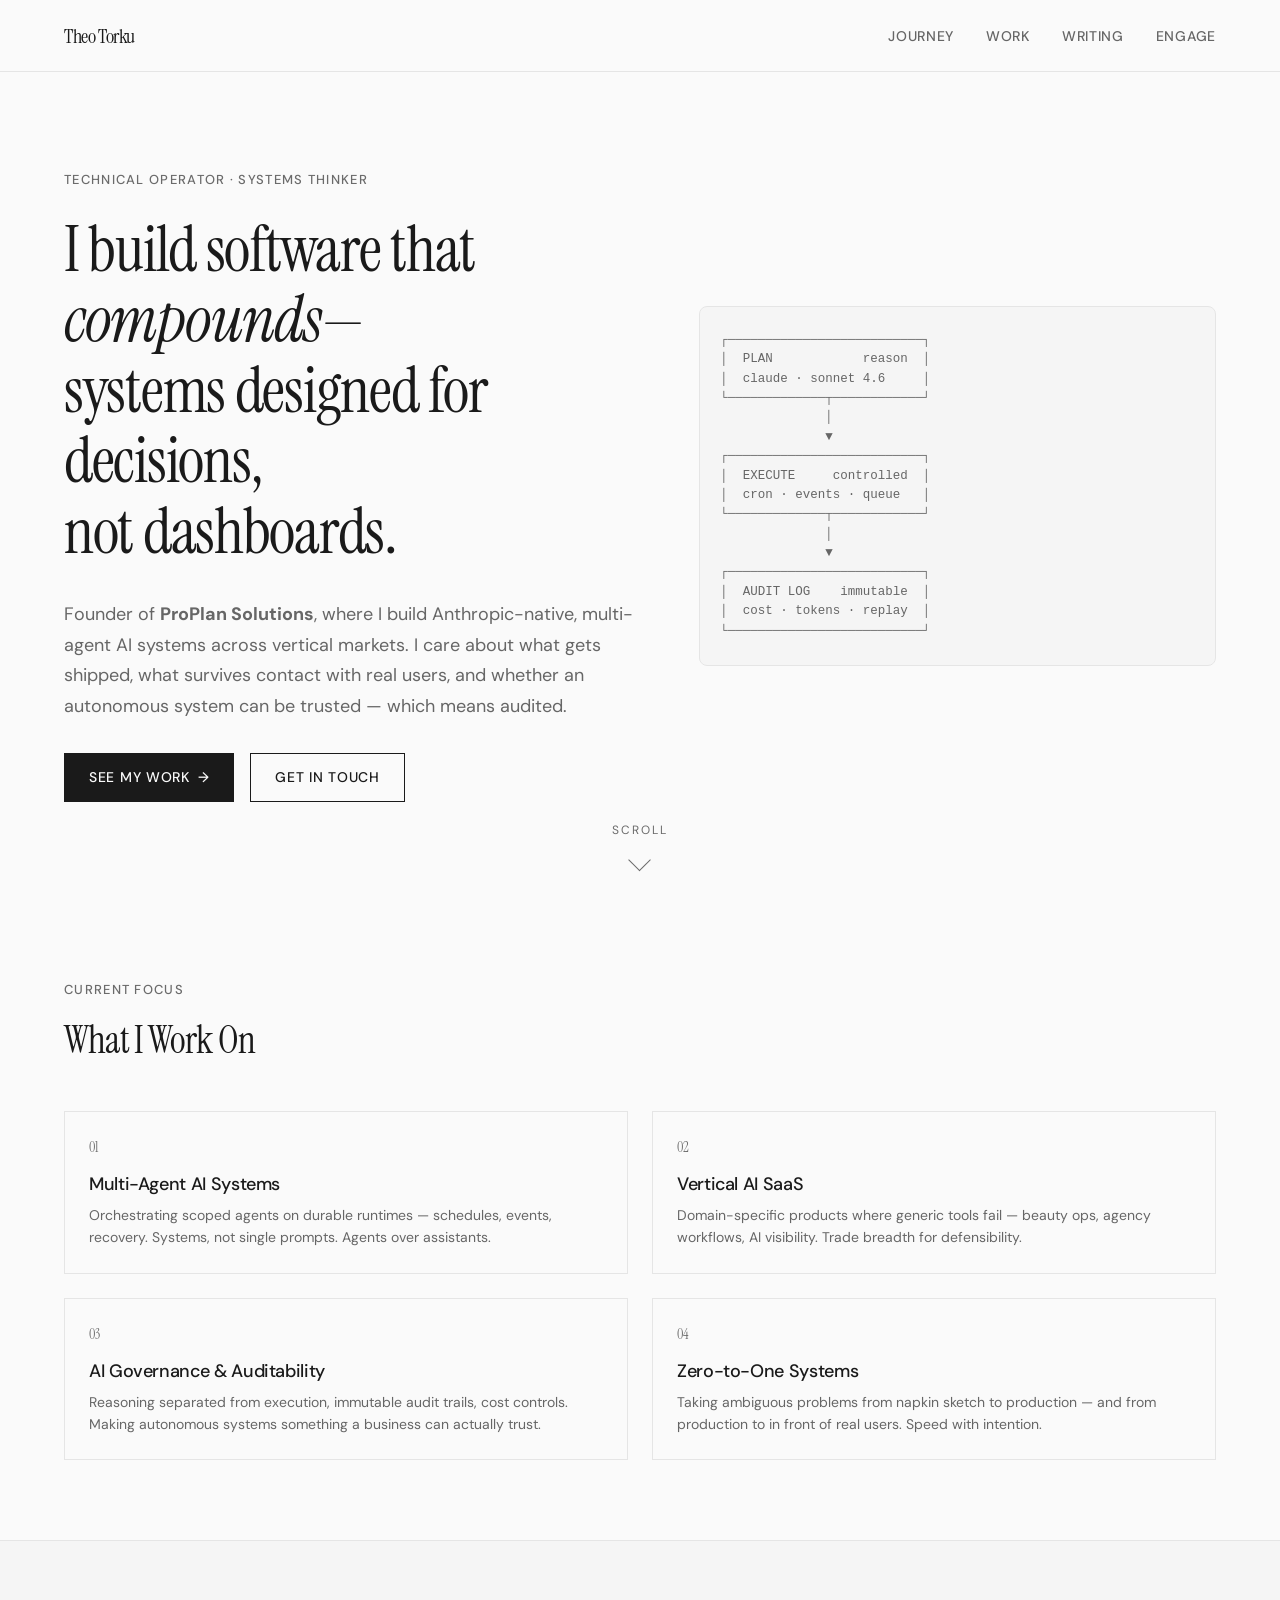
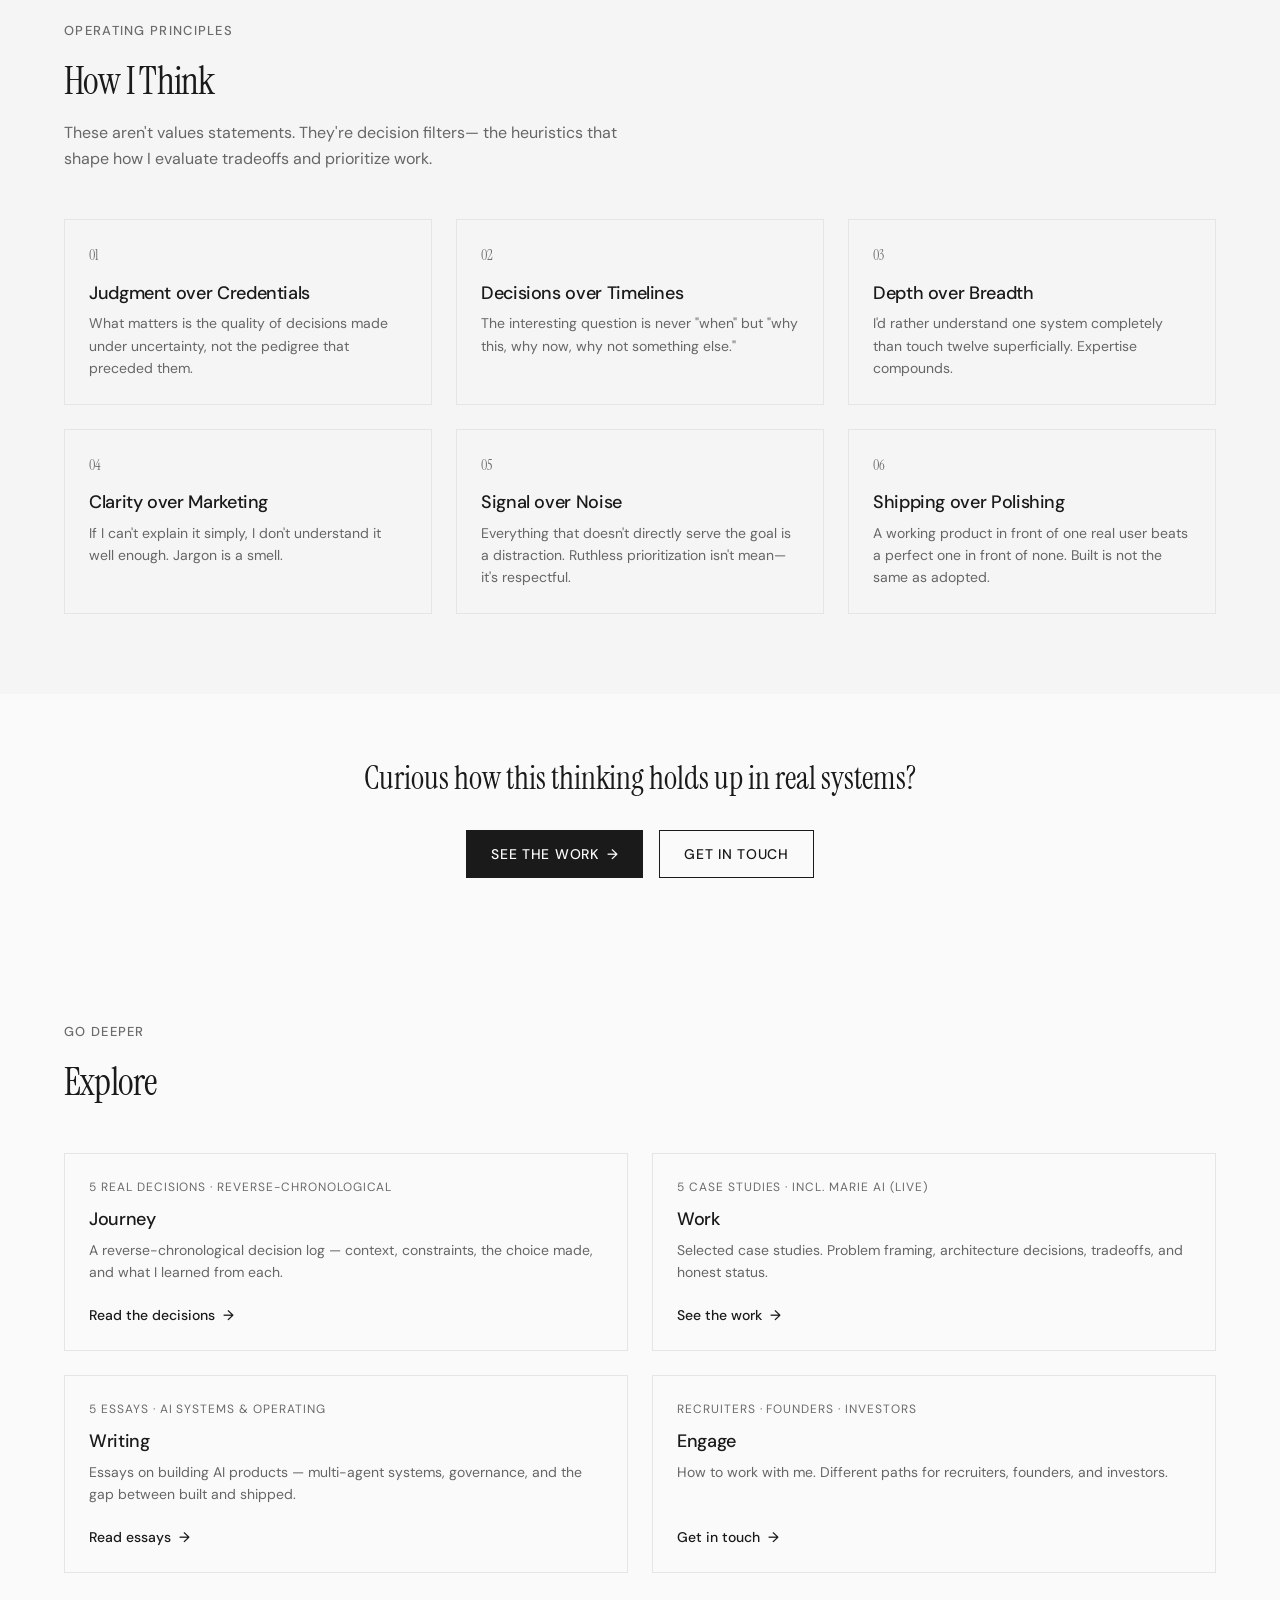
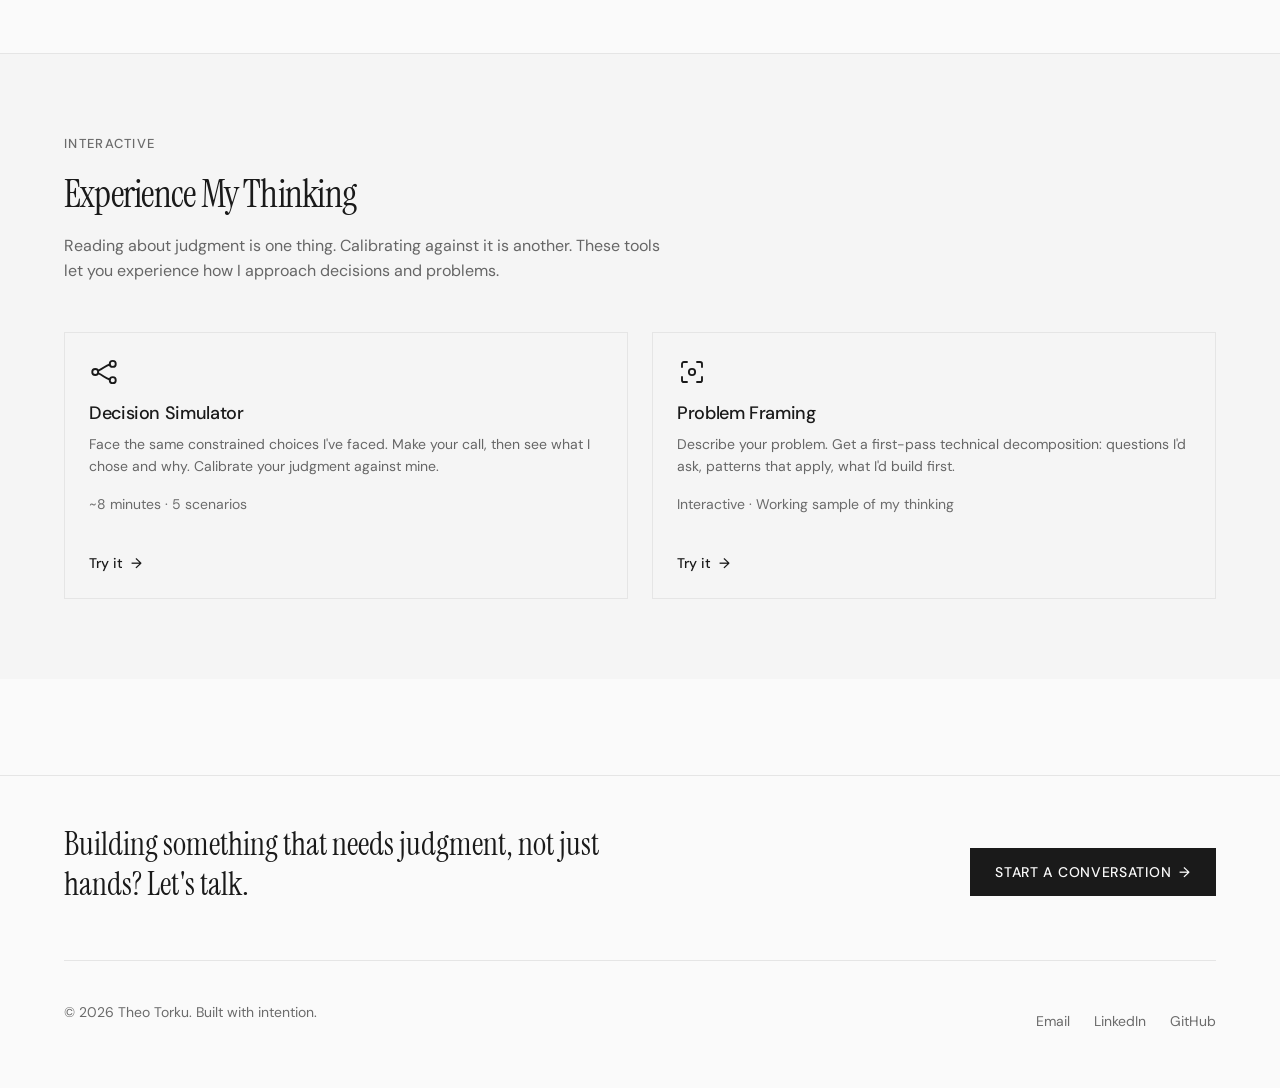
==== commit d25c8562: "Address UX review: a11y, hero CTA/layout, principles balance, polish - Hero: primary+secondary CTAs," ====
--- a/index.html
+++ b/index.html
@@ -27,6 +27,8 @@
   <link rel="canonical" href="https://theotorku.github.io/">
 </head>
 <body>
+  <a class="skip-link" href="#main">Skip to content</a>
+
   <!-- Navigation -->
   <nav class="nav" role="navigation" aria-label="Main navigation">
     <div class="container nav-inner">
@@ -47,28 +49,53 @@
     </div>
   </nav>
 
-  <main>
+  <main id="main">
     <!-- Hero Section -->
     <section class="hero">
       <div class="container">
-        <div class="hero-content">
-          <p class="hero-label animate-in">Technical Operator · Systems Thinker</p>
-          
-          <h1 class="hero-title animate-in delay-1">
-            I build software that <em>compounds</em>—<br>
-            systems designed for decisions,<br>
-            not dashboards.
-          </h1>
-          
-          <p class="hero-subtitle animate-in delay-2">
-            Founder of <strong>ProPlan Solutions</strong>, where I build Anthropic-native,
-            multi-agent AI systems across vertical markets. I care about what gets shipped,
-            what survives contact with real users, and whether an autonomous system can be
-            trusted — which means audited.
-          </p>
-        </div>
-      </div>
-      <div class="hero-accent" aria-hidden="true"></div>
+        <div class="hero-grid">
+          <div class="hero-content">
+            <p class="hero-label animate-in">Technical Operator · Systems Thinker</p>
+
+            <h1 class="hero-title animate-in delay-1">
+              I build software that <em>compounds</em>—<br>
+              systems designed for decisions,<br>
+              not dashboards.
+            </h1>
+
+            <p class="hero-subtitle animate-in delay-2">
+              Founder of <strong>ProPlan Solutions</strong>, where I build Anthropic-native,
+              multi-agent AI systems across vertical markets. I care about what gets shipped,
+              what survives contact with real users, and whether an autonomous system can be
+              trusted — which means audited.
+            </p>
+
+            <div class="hero-actions animate-in delay-3">
+              <a href="pages/work.html" class="btn btn-primary btn-arrow">See my work</a>
+              <a href="pages/engage.html" class="btn">Get in touch</a>
+            </div>
+          </div>
+
+          <div class="hero-visual animate-in delay-2" aria-hidden="true">
+<pre>┌──────────────────────────┐
+│  PLAN            reason  │
+│  claude · sonnet 4.6     │
+└─────────────┬────────────┘
+              │
+              ▼
+┌──────────────────────────┐
+│  EXECUTE     controlled  │
+│  cron · events · queue   │
+└─────────────┬────────────┘
+              │
+              ▼
+┌──────────────────────────┐
+│  AUDIT LOG    immutable  │
+│  cost · tokens · replay  │
+└──────────────────────────┘</pre>
+          </div>
+        </div>
+      </div>
       <a href="#work-on" class="scroll-indicator" aria-label="Scroll to content">
         <span>Scroll</span>
         <span class="scroll-indicator__arrow"></span>
@@ -124,7 +151,7 @@
     </section>
 
     <!-- How I Think -->
-    <section class="section" id="principles" style="background-color: var(--color-bg-subtle);">
+    <section class="section section-alt" id="principles" style="background-color: var(--color-bg-subtle);">
       <div class="container">
         <div class="section-header">
           <p class="section-label">Operating Principles</p>
@@ -176,10 +203,30 @@
             <p class="principle-number">05</p>
             <h3 class="principle-title">Signal over Noise</h3>
             <p class="principle-description">
-              Everything that doesn't directly serve the goal is a distraction. 
+              Everything that doesn't directly serve the goal is a distraction.
               Ruthless prioritization isn't mean—it's respectful.
             </p>
           </div>
+
+          <div class="principle-card observe-animation">
+            <p class="principle-number">06</p>
+            <h3 class="principle-title">Shipping over Polishing</h3>
+            <p class="principle-description">
+              A working product in front of one real user beats a perfect one in
+              front of none. Built is not the same as adopted.
+            </p>
+          </div>
+        </div>
+      </div>
+    </section>
+
+    <!-- Mid-page engagement prompt -->
+    <section class="section-sm">
+      <div class="container cta-band">
+        <p class="cta-band-text">Curious how this thinking holds up in real systems?</p>
+        <div class="cta-band-actions">
+          <a href="pages/work.html" class="btn btn-primary btn-arrow">See the work</a>
+          <a href="pages/engage.html" class="btn">Get in touch</a>
         </div>
       </div>
     </section>
@@ -194,6 +241,7 @@
         
         <div class="card-grid cols-2">
           <a href="pages/journey.html" class="principle-card card-link observe-animation">
+            <p class="card-kicker">5 real decisions · reverse-chronological</p>
             <h3 class="principle-title">Journey</h3>
             <p class="principle-description">
               A reverse-chronological decision log — context, constraints, the choice
@@ -203,6 +251,7 @@
           </a>
 
           <a href="pages/work.html" class="principle-card card-link observe-animation">
+            <p class="card-kicker">5 case studies · incl. Marie AI (live)</p>
             <h3 class="principle-title">Work</h3>
             <p class="principle-description">
               Selected case studies. Problem framing, architecture decisions,
@@ -212,6 +261,7 @@
           </a>
 
           <a href="pages/writing.html" class="principle-card card-link observe-animation">
+            <p class="card-kicker">5 essays · AI systems &amp; operating</p>
             <h3 class="principle-title">Writing</h3>
             <p class="principle-description">
               Essays on building AI products — multi-agent systems, governance,
@@ -221,6 +271,7 @@
           </a>
 
           <a href="pages/engage.html" class="principle-card card-link observe-animation">
+            <p class="card-kicker">Recruiters · Founders · Investors</p>
             <h3 class="principle-title">Engage</h3>
             <p class="principle-description">
               How to work with me. Different paths for recruiters, founders,
@@ -233,7 +284,7 @@
     </section>
 
     <!-- Interactive Tools Section -->
-    <section class="section" style="background-color: var(--color-bg-subtle);">
+    <section class="section section-alt" style="background-color: var(--color-bg-subtle);">
       <div class="container">
         <div class="section-header">
           <p class="section-label">Interactive</p>
@@ -246,7 +297,15 @@
         
         <div class="card-grid cols-2">
           <a href="pages/simulator.html" class="principle-card card-link observe-animation">
-            <p class="feature-icon" aria-hidden="true">⚖️</p>
+            <span class="feature-icon" aria-hidden="true">
+              <svg viewBox="0 0 24 24" fill="none" stroke="currentColor" stroke-width="1.5" stroke-linecap="round" stroke-linejoin="round">
+                <circle cx="5" cy="12" r="2.4"/>
+                <circle cx="19" cy="5.5" r="2.4"/>
+                <circle cx="19" cy="18.5" r="2.4"/>
+                <path d="M7.3 11C11.5 9.2 13 7 16.6 6"/>
+                <path d="M7.3 13C11.5 14.8 13 17 16.6 18"/>
+              </svg>
+            </span>
             <h3 class="principle-title">Decision Simulator</h3>
             <p class="principle-description">
               Face the same constrained choices I've faced. Make your call,
@@ -259,7 +318,15 @@
           </a>
 
           <a href="pages/framing.html" class="principle-card card-link observe-animation">
-            <p class="feature-icon" aria-hidden="true">🔍</p>
+            <span class="feature-icon" aria-hidden="true">
+              <svg viewBox="0 0 24 24" fill="none" stroke="currentColor" stroke-width="1.5" stroke-linecap="round" stroke-linejoin="round">
+                <path d="M4 8V5.5A1.5 1.5 0 0 1 5.5 4H8"/>
+                <path d="M16 4h2.5A1.5 1.5 0 0 1 20 5.5V8"/>
+                <path d="M20 16v2.5a1.5 1.5 0 0 1-1.5 1.5H16"/>
+                <path d="M8 20H5.5A1.5 1.5 0 0 1 4 18.5V16"/>
+                <circle cx="12" cy="12" r="2.5"/>
+              </svg>
+            </span>
             <h3 class="principle-title">Problem Framing</h3>
             <p class="principle-description">
               Describe your problem. Get a first-pass technical decomposition:
--- a/css/style.css
+++ b/css/style.css
@@ -16,7 +16,7 @@
   --color-bg-subtle: #F5F5F5;
   --color-text-primary: #1A1A1A;
   --color-text-secondary: #666666;
-  --color-text-tertiary: #999999;
+  --color-text-tertiary: #6B6B6B;
   --color-accent: #0A0A0A;
   --color-accent-hover: #333333;
   --color-border: #E5E5E5;
@@ -70,8 +70,8 @@
     --color-bg-elevated: #141414;
     --color-bg-subtle: #1A1A1A;
     --color-text-primary: #FAFAFA;
-    --color-text-secondary: #A0A0A0;
-    --color-text-tertiary: #666666;
+    --color-text-secondary: #A8A8A8;
+    --color-text-tertiary: #8A8A8A;
     --color-accent: #FFFFFF;
     --color-accent-hover: #E0E0E0;
     --color-border: #2A2A2A;
@@ -1034,12 +1034,134 @@
   .footer {
     display: none;
   }
-  
+
   main {
     margin-top: 0;
   }
-  
+
   .section {
     padding: var(--space-8) 0;
   }
 }
+
+/* ==========================================================================
+   UX Enhancements v2 — accessibility, hero layout, polish
+   ========================================================================== */
+
+/* --- Readable overline labels (was 12px, low contrast) --- */
+.section-label,
+.hero-label { font-size: 0.8125rem; }
+
+/* --- Visible keyboard focus (WCAG 2.4.7) --- */
+:focus-visible {
+  outline: 2px solid var(--color-text-primary);
+  outline-offset: 3px;
+  border-radius: 2px;
+}
+a:focus-visible,
+.btn:focus-visible,
+.card-link:focus-visible,
+.nav-link:focus-visible,
+.nav-logo:focus-visible,
+.option-card:focus-visible {
+  outline: 2px solid var(--color-text-primary);
+  outline-offset: 3px;
+}
+/* Don't show the ring for mouse users that still trigger :focus */
+:focus:not(:focus-visible) { outline: none; }
+
+/* --- Skip to content (WCAG 2.4.1) --- */
+.skip-link {
+  position: absolute;
+  left: var(--space-4);
+  top: -200px;
+  z-index: 1100;
+  background-color: var(--color-text-primary);
+  color: var(--color-bg);
+  padding: var(--space-3) var(--space-5);
+  font-size: var(--text-sm);
+  font-weight: 500;
+  border-radius: 4px;
+  transition: top var(--transition-fast);
+}
+.skip-link:focus {
+  top: var(--space-3);
+  color: var(--color-bg);
+}
+
+/* --- Two-column hero: fills the dead space, balances the headline --- */
+.hero-accent { display: none; }
+.hero-grid {
+  display: grid;
+  grid-template-columns: 1.05fr 0.95fr;
+  gap: var(--space-16);
+  align-items: center;
+}
+.hero-content { max-width: 640px; }
+.hero-actions {
+  display: flex;
+  flex-wrap: wrap;
+  gap: var(--space-4);
+  margin-top: var(--space-8);
+}
+.hero-visual {
+  border: 1px solid var(--color-border);
+  background-color: var(--color-bg-subtle);
+  border-radius: 8px;
+  padding: var(--space-6) var(--space-5);
+  overflow-x: auto;
+}
+.hero-visual pre {
+  font-family: ui-monospace, SFMono-Regular, Menlo, Consolas, monospace;
+  font-size: 12.5px;
+  line-height: 1.55;
+  color: var(--color-text-secondary);
+  white-space: pre;
+  margin: 0;
+}
+.hero-visual .hv-dim { color: var(--color-text-tertiary); }
+@media (max-width: 900px) {
+  .hero-grid { grid-template-columns: 1fr; gap: var(--space-10); }
+  .hero-visual { display: none; }
+  .hero-content { max-width: 100%; }
+}
+
+/* --- SVG feature icons (replacing emoji) --- */
+.feature-icon {
+  color: var(--color-text-primary);
+  margin-bottom: var(--space-4);
+  line-height: 1;
+}
+.feature-icon svg { width: 30px; height: 30px; display: block; }
+
+/* --- Explore card kicker: concrete info beyond the nav --- */
+.card-kicker {
+  font-size: var(--text-xs);
+  text-transform: uppercase;
+  letter-spacing: 0.08em;
+  color: var(--color-text-tertiary);
+  margin-bottom: var(--space-3);
+}
+
+/* --- Clearer section boundaries for pacing --- */
+.section-alt { border-top: 1px solid var(--color-border); }
+
+/* --- Mid-page engagement prompt --- */
+.cta-band { text-align: center; }
+.cta-band-text {
+  font-family: var(--font-display);
+  font-size: clamp(1.5rem, 3vw, var(--text-3xl));
+  color: var(--color-text-primary);
+  max-width: 640px;
+  margin: 0 auto var(--space-8);
+  line-height: 1.25;
+}
+.cta-band-actions {
+  display: flex;
+  flex-wrap: wrap;
+  gap: var(--space-4);
+  justify-content: center;
+}
+
+/* Subtle feedback on static info cards too */
+.principle-card:not(.card-link):hover { border-color: var(--color-border-strong); }
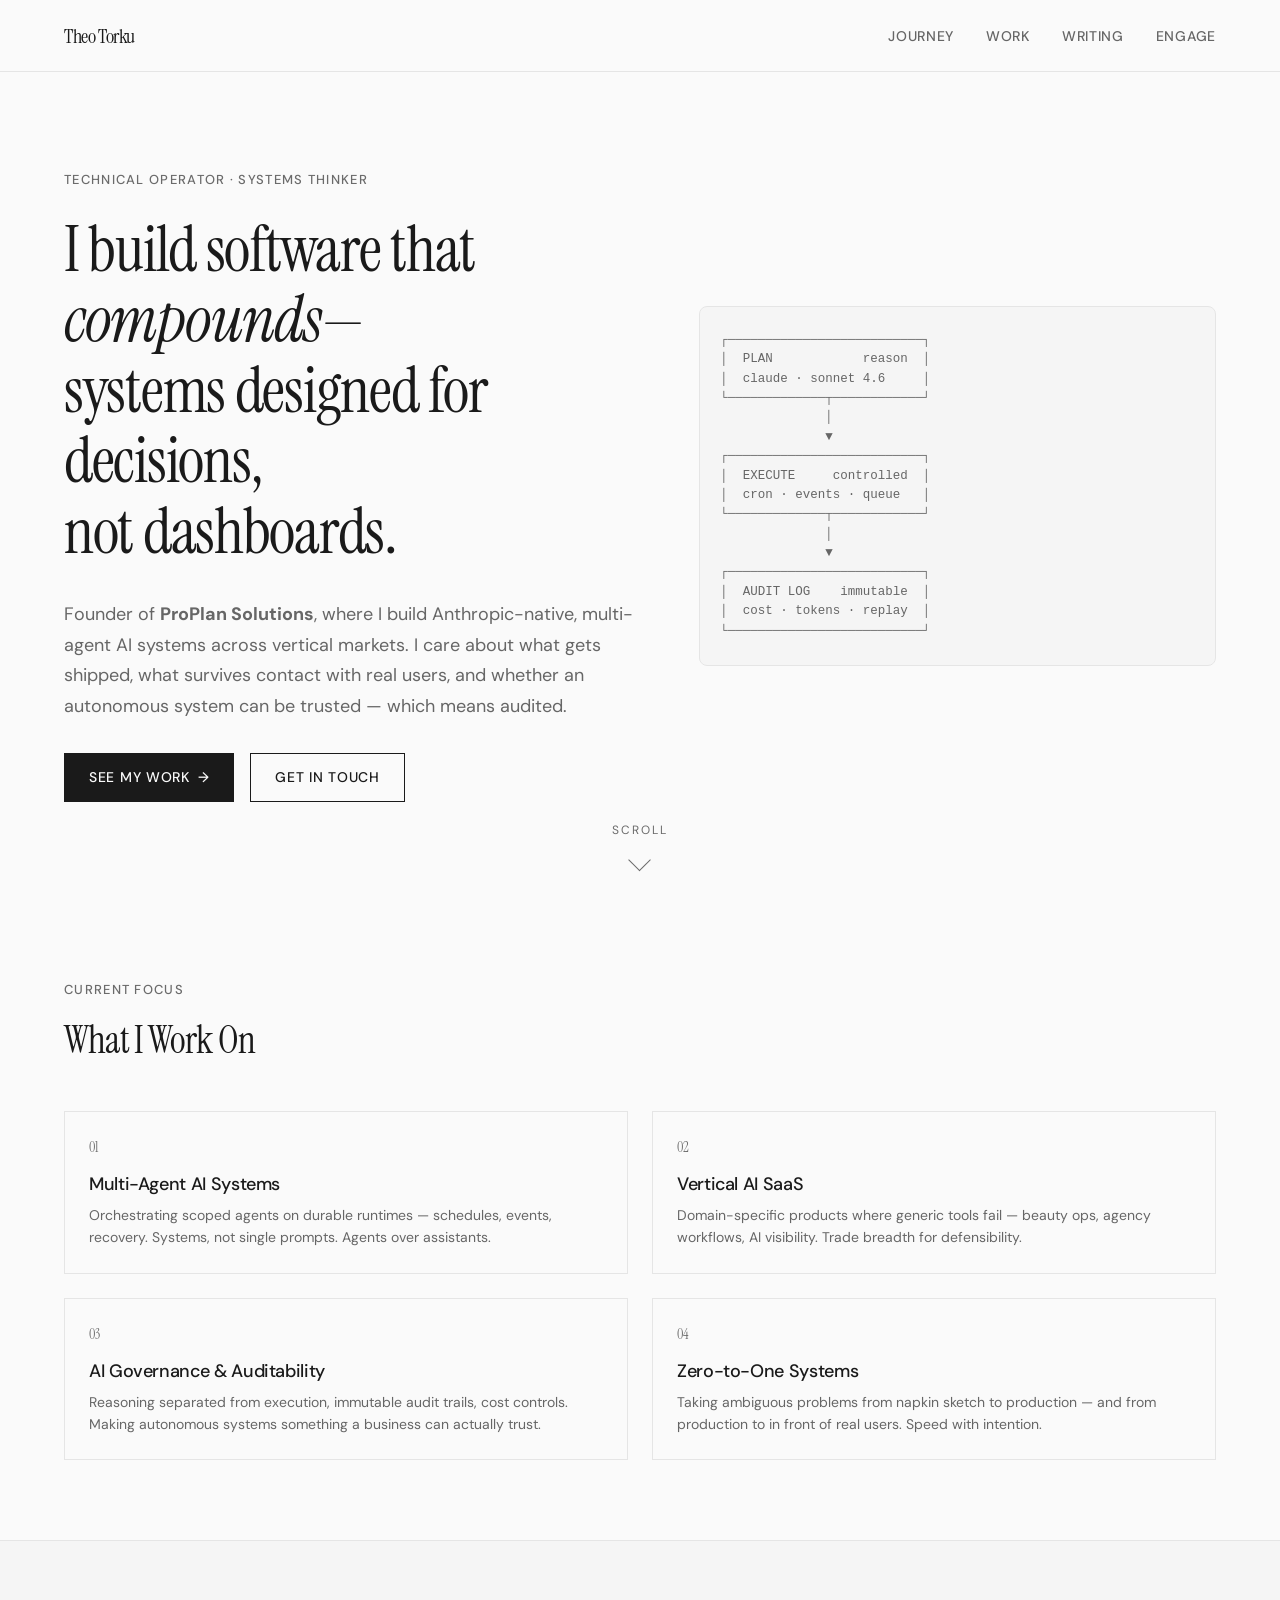
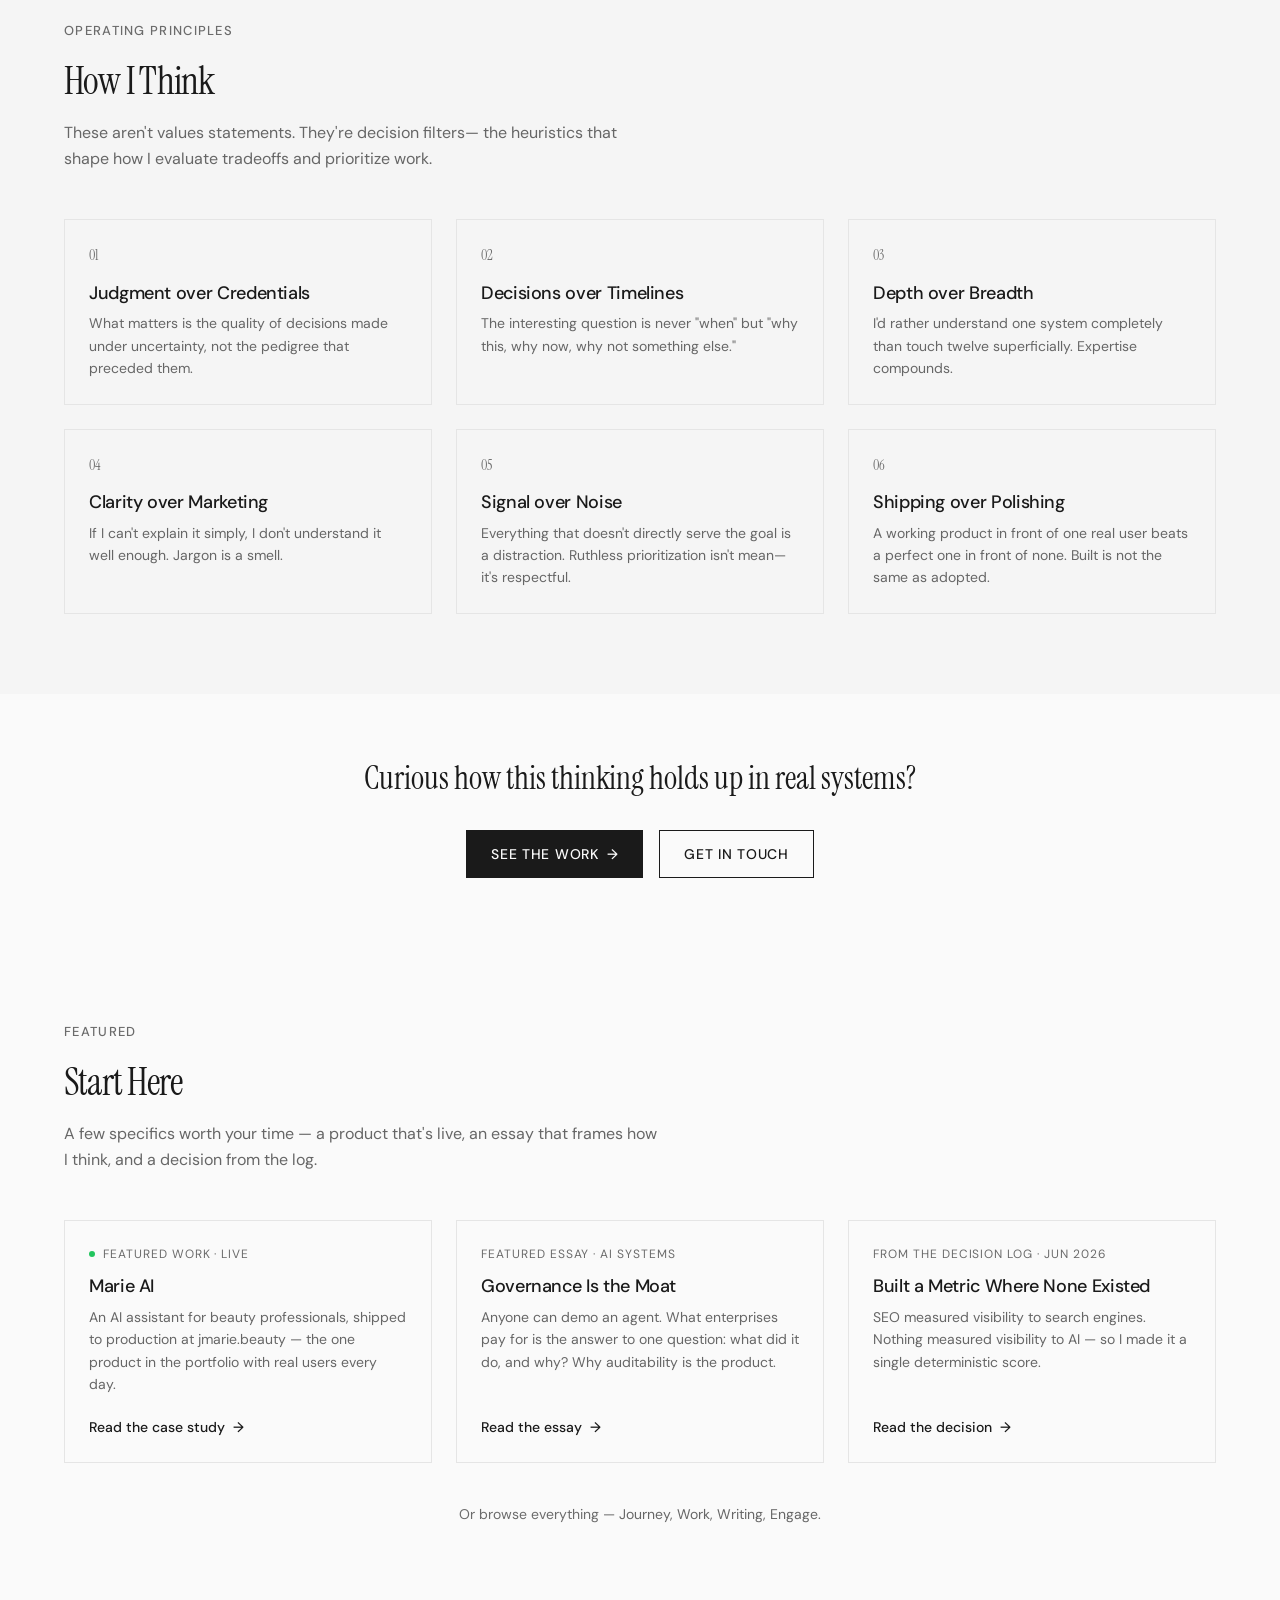
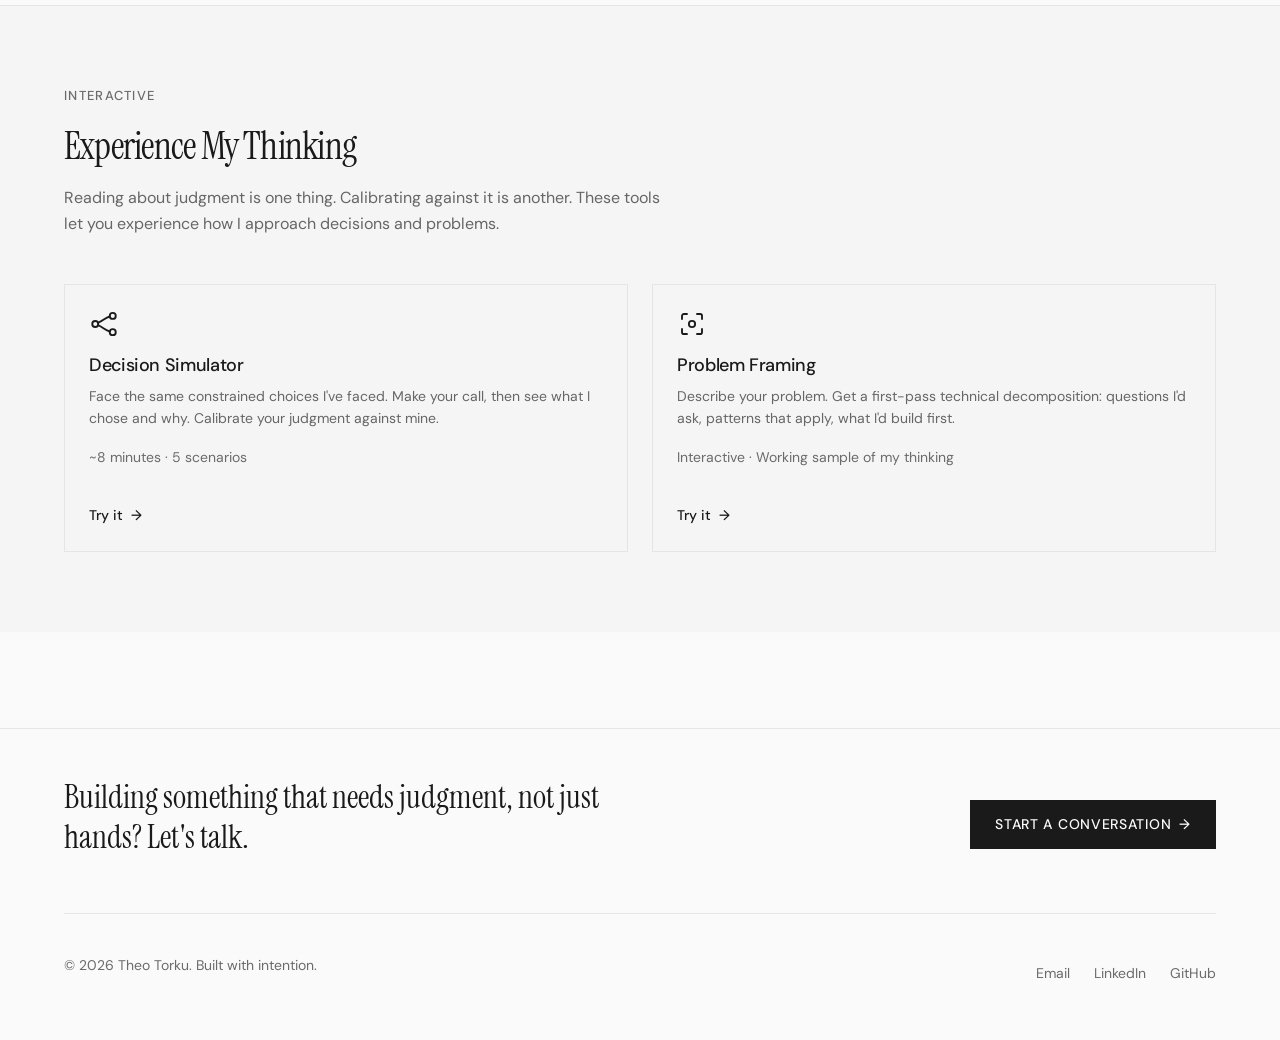
==== commit a9b8075c: "Replace Explore sitemap with a Featured content strip Surfaces three real items (Marie AI live, flag" ====
--- a/index.html
+++ b/index.html
@@ -235,51 +235,53 @@
     <section class="section">
       <div class="container">
         <div class="section-header">
-          <p class="section-label">Go Deeper</p>
-          <h2 class="section-title">Explore</h2>
-        </div>
-        
-        <div class="card-grid cols-2">
-          <a href="pages/journey.html" class="principle-card card-link observe-animation">
-            <p class="card-kicker">5 real decisions · reverse-chronological</p>
-            <h3 class="principle-title">Journey</h3>
-            <p class="principle-description">
-              A reverse-chronological decision log — context, constraints, the choice
-              made, and what I learned from each.
-            </p>
-            <span class="card-cta">Read the decisions</span>
-          </a>
-
-          <a href="pages/work.html" class="principle-card card-link observe-animation">
-            <p class="card-kicker">5 case studies · incl. Marie AI (live)</p>
-            <h3 class="principle-title">Work</h3>
-            <p class="principle-description">
-              Selected case studies. Problem framing, architecture decisions,
-              tradeoffs, and honest status.
-            </p>
-            <span class="card-cta">See the work</span>
-          </a>
-
-          <a href="pages/writing.html" class="principle-card card-link observe-animation">
-            <p class="card-kicker">5 essays · AI systems &amp; operating</p>
-            <h3 class="principle-title">Writing</h3>
-            <p class="principle-description">
-              Essays on building AI products — multi-agent systems, governance,
-              and the gap between built and shipped.
-            </p>
-            <span class="card-cta">Read essays</span>
-          </a>
-
-          <a href="pages/engage.html" class="principle-card card-link observe-animation">
-            <p class="card-kicker">Recruiters · Founders · Investors</p>
-            <h3 class="principle-title">Engage</h3>
-            <p class="principle-description">
-              How to work with me. Different paths for recruiters, founders,
-              and investors.
-            </p>
-            <span class="card-cta">Get in touch</span>
-          </a>
-        </div>
+          <p class="section-label">Featured</p>
+          <h2 class="section-title">Start Here</h2>
+          <p class="section-description">
+            A few specifics worth your time — a product that's live, an essay that frames how
+            I think, and a decision from the log.
+          </p>
+        </div>
+
+        <div class="card-grid cols-3">
+          <a href="pages/work.html#case-study-2" class="principle-card card-link observe-animation">
+            <p class="card-kicker"><span class="status-dot live"></span>Featured Work · Live</p>
+            <h3 class="principle-title">Marie AI</h3>
+            <p class="principle-description">
+              An AI assistant for beauty professionals, shipped to production at
+              jmarie.beauty — the one product in the portfolio with real users every day.
+            </p>
+            <span class="card-cta">Read the case study</span>
+          </a>
+
+          <a href="pages/writing.html#governance-moat" class="principle-card card-link observe-animation">
+            <p class="card-kicker">Featured Essay · AI Systems</p>
+            <h3 class="principle-title">Governance Is the Moat</h3>
+            <p class="principle-description">
+              Anyone can demo an agent. What enterprises pay for is the answer to one
+              question: what did it do, and why? Why auditability is the product.
+            </p>
+            <span class="card-cta">Read the essay</span>
+          </a>
+
+          <a href="pages/journey.html#metric-decision" class="principle-card card-link observe-animation">
+            <p class="card-kicker">From the Decision Log · Jun 2026</p>
+            <h3 class="principle-title">Built a Metric Where None Existed</h3>
+            <p class="principle-description">
+              SEO measured visibility to search engines. Nothing measured visibility to
+              AI — so I made it a single deterministic score.
+            </p>
+            <span class="card-cta">Read the decision</span>
+          </a>
+        </div>
+
+        <p class="featured-browse">
+          Or browse everything —
+          <a href="pages/journey.html">Journey</a>,
+          <a href="pages/work.html">Work</a>,
+          <a href="pages/writing.html">Writing</a>,
+          <a href="pages/engage.html">Engage</a>.
+        </p>
       </div>
     </section>
 
--- a/css/style.css
+++ b/css/style.css
@@ -1165,3 +1165,20 @@
 
 /* Subtle feedback on static info cards too */
 .principle-card:not(.card-link):hover { border-color: var(--color-border-strong); }
+
+/* --- Featured strip --- */
+.card-kicker .status-dot {
+  display: inline-block;
+  vertical-align: middle;
+  margin-right: var(--space-2);
+  position: relative;
+  top: -1px;
+}
+.featured-browse {
+  margin-top: var(--space-10);
+  text-align: center;
+  font-size: var(--text-sm);
+  color: var(--color-text-tertiary);
+}
+.featured-browse a { color: var(--color-text-secondary); }
+.featured-browse a:hover { color: var(--color-text-primary); }
